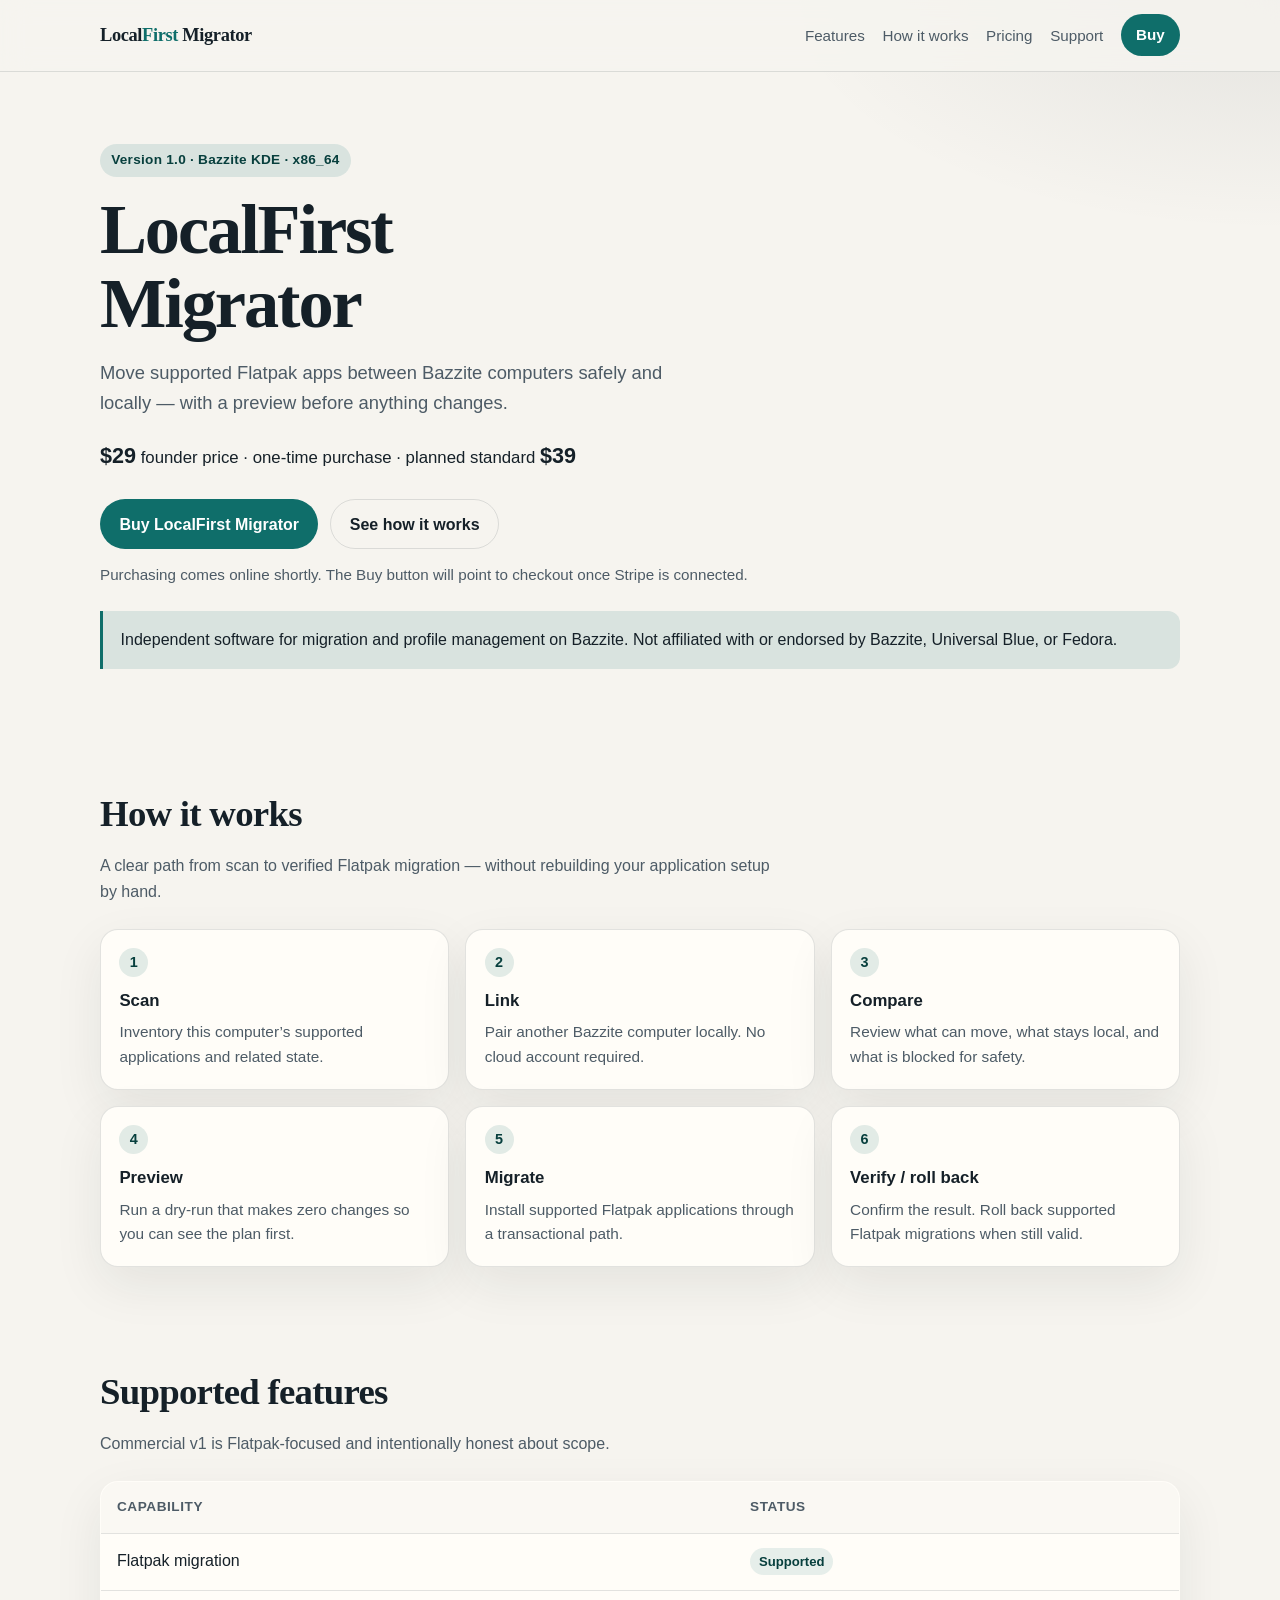
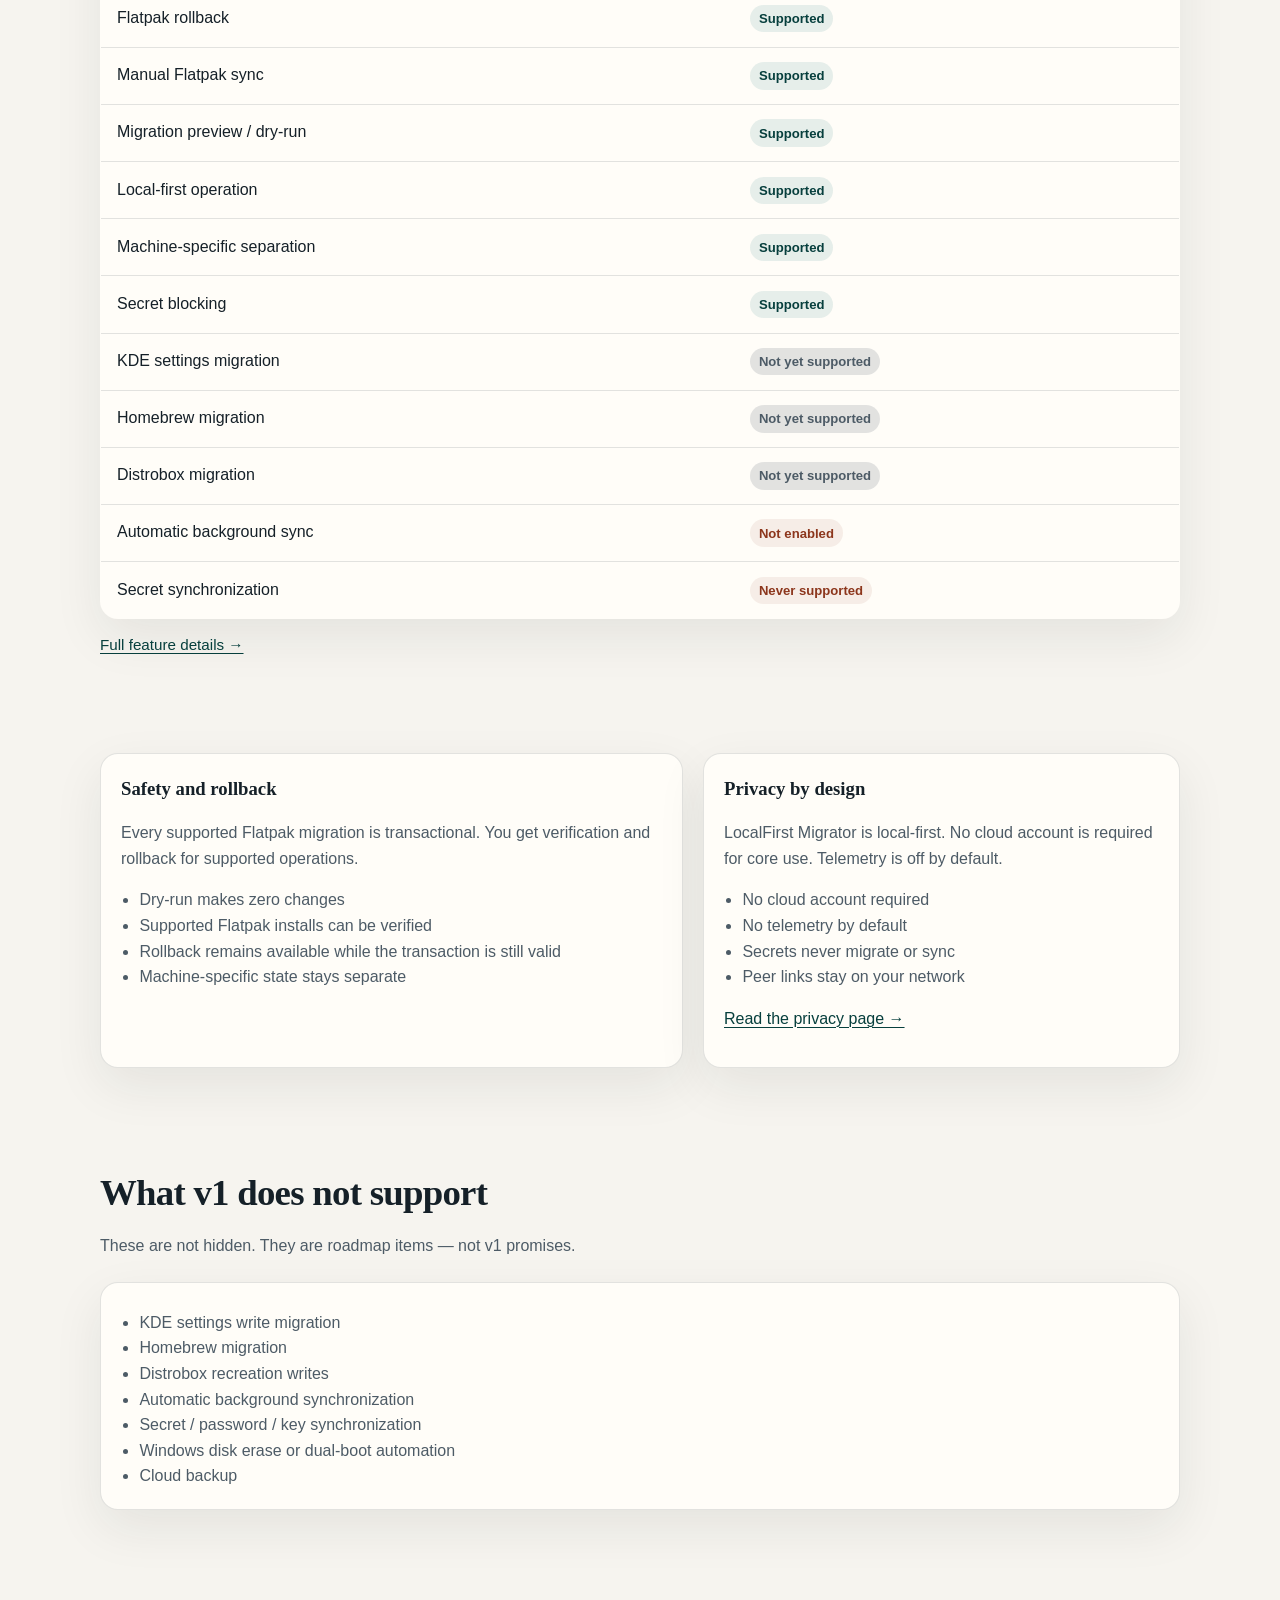
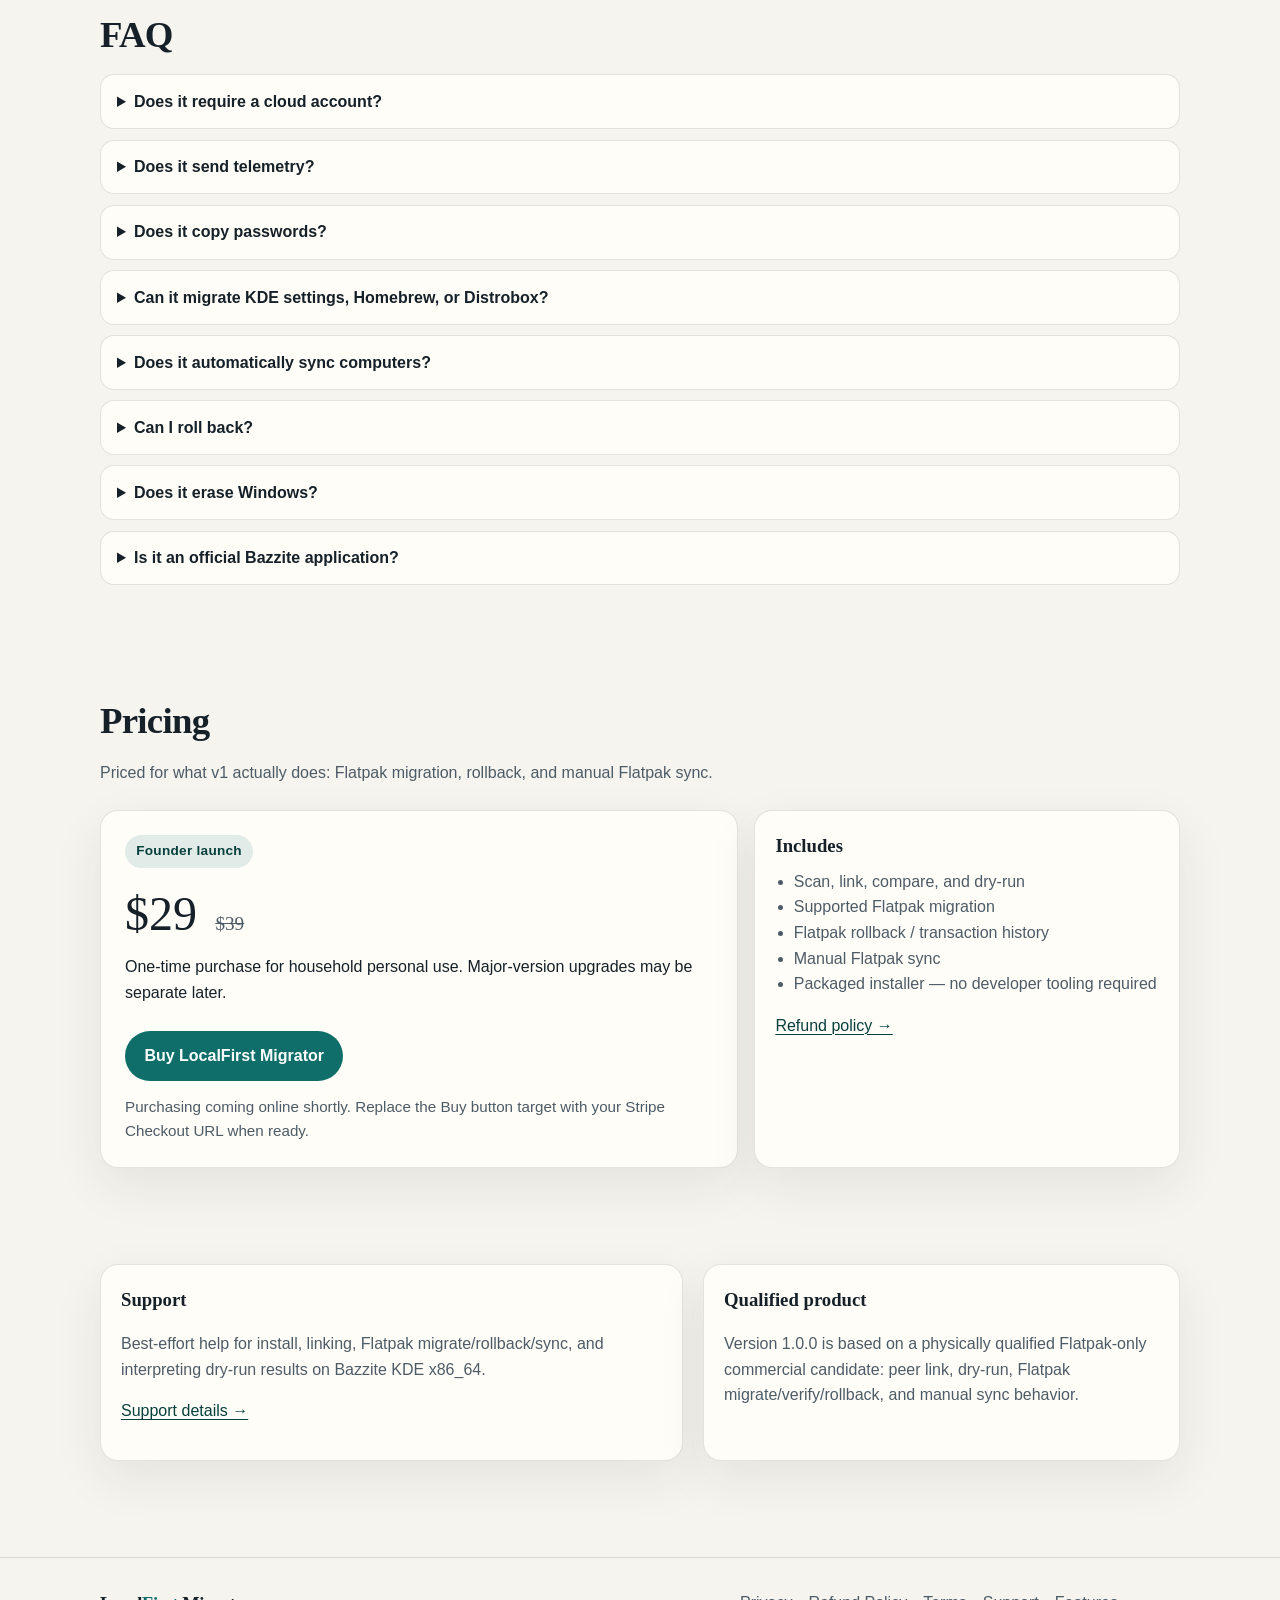
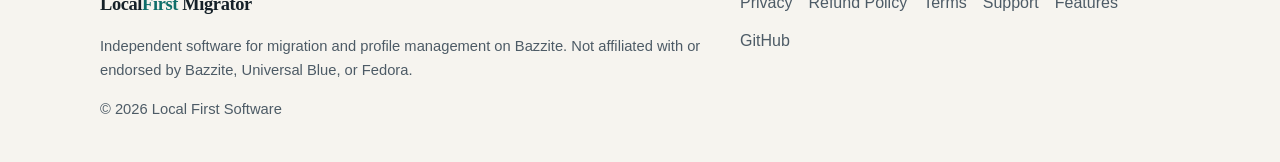
==== index.html @ 6b053642 "Add public LocalFirst Migrator marketing site for GitHub Pages Static customer pages for home, featu" ====
<!DOCTYPE html>
<html lang="en">
<head>
  <meta charset="utf-8">
  <meta name="viewport" content="width=device-width, initial-scale=1">
  <title>LocalFirst Migrator — Flatpak migration for Bazzite</title>
  <meta name="description" content="Move supported Flatpak apps between Bazzite computers safely and locally. Preview first, migrate with rollback, never sync secrets. Founder price $29.">
  <meta name="theme-color" content="#0f6e6a">
  <link rel="canonical" href="https://matt1085.github.io/localfirst-migrator/">
  <meta property="og:title" content="LocalFirst Migrator">
  <meta property="og:description" content="Move supported Flatpak apps between Bazzite computers safely and locally.">
  <meta property="og:type" content="website">
  <meta property="og:url" content="https://matt1085.github.io/localfirst-migrator/">
  <link rel="stylesheet" href="assets/styles.css">
</head>
<body>
  <a class="skip-link" href="#main">Skip to content</a>
  <header class="site-header">
    <div class="wrap nav">
      <a class="brand" href="./">Local<span>First</span> Migrator</a>
      <button class="nav-toggle" type="button" data-nav-toggle aria-expanded="false" aria-controls="site-nav">Menu</button>
      <ul class="nav-links" id="site-nav" data-nav-links>
        <li><a href="features/">Features</a></li>
        <li><a href="#how-it-works">How it works</a></li>
        <li><a href="#pricing">Pricing</a></li>
        <li><a href="support/">Support</a></li>
        <li><a class="nav-cta" href="#pricing">Buy</a></li>
      </ul>
    </div>
  </header>

  <main id="main">
    <section class="hero">
      <div class="wrap">
        <p class="hero-kicker">Version 1.0 · Bazzite KDE · x86_64</p>
        <h1>LocalFirst Migrator</h1>
        <p class="hero-lead">Move supported Flatpak apps between Bazzite computers safely and locally — with a preview before anything changes.</p>
        <p class="hero-price"><strong>$29</strong> founder price · one-time purchase · planned standard <strong>$39</strong></p>
        <div class="cta-row">
          <a class="button button-primary" href="#pricing" id="buy-button" data-checkout-url="">Buy LocalFirst Migrator</a>
          <a class="button button-secondary" href="#how-it-works">See how it works</a>
        </div>
        <p class="note">Purchasing comes online shortly. The Buy button will point to checkout once Stripe is connected.</p>
        <p class="disclaimer">Independent software for migration and profile management on Bazzite. Not affiliated with or endorsed by Bazzite, Universal Blue, or Fedora.</p>
      </div>
    </section>

    <section class="section" id="how-it-works">
      <div class="wrap">
        <h2 class="section-title">How it works</h2>
        <p class="section-lead">A clear path from scan to verified Flatpak migration — without rebuilding your application setup by hand.</p>
        <ol class="steps">
          <li>
            <h3>Scan</h3>
            <p>Inventory this computer’s supported applications and related state.</p>
          </li>
          <li>
            <h3>Link</h3>
            <p>Pair another Bazzite computer locally. No cloud account required.</p>
          </li>
          <li>
            <h3>Compare</h3>
            <p>Review what can move, what stays local, and what is blocked for safety.</p>
          </li>
          <li>
            <h3>Preview</h3>
            <p>Run a dry-run that makes zero changes so you can see the plan first.</p>
          </li>
          <li>
            <h3>Migrate</h3>
            <p>Install supported Flatpak applications through a transactional path.</p>
          </li>
          <li>
            <h3>Verify / roll back</h3>
            <p>Confirm the result. Roll back supported Flatpak migrations when still valid.</p>
          </li>
        </ol>
      </div>
    </section>

    <section class="section" id="features">
      <div class="wrap">
        <h2 class="section-title">Supported features</h2>
        <p class="section-lead">Commercial v1 is Flatpak-focused and intentionally honest about scope.</p>
        <table class="matrix">
          <thead>
            <tr>
              <th scope="col">Capability</th>
              <th scope="col">Status</th>
            </tr>
          </thead>
          <tbody>
            <tr>
              <td>Flatpak migration</td>
              <td><span class="badge badge-ok">Supported</span></td>
            </tr>
            <tr>
              <td>Flatpak rollback</td>
              <td><span class="badge badge-ok">Supported</span></td>
            </tr>
            <tr>
              <td>Manual Flatpak sync</td>
              <td><span class="badge badge-ok">Supported</span></td>
            </tr>
            <tr>
              <td>Migration preview / dry-run</td>
              <td><span class="badge badge-ok">Supported</span></td>
            </tr>
            <tr>
              <td>Local-first operation</td>
              <td><span class="badge badge-ok">Supported</span></td>
            </tr>
            <tr>
              <td>Machine-specific separation</td>
              <td><span class="badge badge-ok">Supported</span></td>
            </tr>
            <tr>
              <td>Secret blocking</td>
              <td><span class="badge badge-ok">Supported</span></td>
            </tr>
            <tr>
              <td>KDE settings migration</td>
              <td><span class="badge badge-later">Not yet supported</span></td>
            </tr>
            <tr>
              <td>Homebrew migration</td>
              <td><span class="badge badge-later">Not yet supported</span></td>
            </tr>
            <tr>
              <td>Distrobox migration</td>
              <td><span class="badge badge-later">Not yet supported</span></td>
            </tr>
            <tr>
              <td>Automatic background sync</td>
              <td><span class="badge badge-never">Not enabled</span></td>
            </tr>
            <tr>
              <td>Secret synchronization</td>
              <td><span class="badge badge-never">Never supported</span></td>
            </tr>
          </tbody>
        </table>
        <p class="note"><a href="features/">Full feature details →</a></p>
      </div>
    </section>

    <section class="section" id="safety">
      <div class="wrap split">
        <div class="panel">
          <h3>Safety and rollback</h3>
          <p>Every supported Flatpak migration is transactional. You get verification and rollback for supported operations.</p>
          <ul>
            <li>Dry-run makes zero changes</li>
            <li>Supported Flatpak installs can be verified</li>
            <li>Rollback remains available while the transaction is still valid</li>
            <li>Machine-specific state stays separate</li>
          </ul>
        </div>
        <div class="panel">
          <h3>Privacy by design</h3>
          <p>LocalFirst Migrator is local-first. No cloud account is required for core use. Telemetry is off by default.</p>
          <ul>
            <li>No cloud account required</li>
            <li>No telemetry by default</li>
            <li>Secrets never migrate or sync</li>
            <li>Peer links stay on your network</li>
          </ul>
          <p><a href="privacy/">Read the privacy page →</a></p>
        </div>
      </div>
    </section>

    <section class="section" id="not-supported">
      <div class="wrap">
        <h2 class="section-title">What v1 does not support</h2>
        <p class="section-lead">These are not hidden. They are roadmap items — not v1 promises.</p>
        <div class="panel">
          <ul>
            <li>KDE settings write migration</li>
            <li>Homebrew migration</li>
            <li>Distrobox recreation writes</li>
            <li>Automatic background synchronization</li>
            <li>Secret / password / key synchronization</li>
            <li>Windows disk erase or dual-boot automation</li>
            <li>Cloud backup</li>
          </ul>
        </div>
      </div>
    </section>

    <section class="section faq" id="faq">
      <div class="wrap">
        <h2 class="section-title">FAQ</h2>
        <details>
          <summary>Does it require a cloud account?</summary>
          <p>No.</p>
        </details>
        <details>
          <summary>Does it send telemetry?</summary>
          <p>Not by default.</p>
        </details>
        <details>
          <summary>Does it copy passwords?</summary>
          <p>No. Secrets are never migrated or synchronized.</p>
        </details>
        <details>
          <summary>Can it migrate KDE settings, Homebrew, or Distrobox?</summary>
          <p>Not yet. They may appear in planning as “not supported yet,” but writes are blocked in v1.</p>
        </details>
        <details>
          <summary>Does it automatically sync computers?</summary>
          <p>No. Manual Flatpak sync only. Background sync is not enabled.</p>
        </details>
        <details>
          <summary>Can I roll back?</summary>
          <p>Yes, for supported Flatpak migrations while the transaction remains valid.</p>
        </details>
        <details>
          <summary>Does it erase Windows?</summary>
          <p>No. It does not perform disk wipe or Windows conversion.</p>
        </details>
        <details>
          <summary>Is it an official Bazzite application?</summary>
          <p>No. Independent software. Not affiliated with or endorsed by Bazzite, Universal Blue, or Fedora.</p>
        </details>
      </div>
    </section>

    <section class="section" id="pricing">
      <div class="wrap">
        <h2 class="section-title">Pricing</h2>
        <p class="section-lead">Priced for what v1 actually does: Flatpak migration, rollback, and manual Flatpak sync.</p>
        <div class="pricing-box">
          <div class="price-card">
            <p class="hero-kicker">Founder launch</p>
            <p class="amount">$29 <span class="strike">$39</span></p>
            <p>One-time purchase for household personal use. Major-version upgrades may be separate later.</p>
            <div class="cta-row">
              <a class="button button-primary" href="#pricing" data-checkout-url="">Buy LocalFirst Migrator</a>
            </div>
            <p class="note">Purchasing coming online shortly. Replace the Buy button target with your Stripe Checkout URL when ready.</p>
          </div>
          <div class="panel">
            <h3>Includes</h3>
            <ul>
              <li>Scan, link, compare, and dry-run</li>
              <li>Supported Flatpak migration</li>
              <li>Flatpak rollback / transaction history</li>
              <li>Manual Flatpak sync</li>
              <li>Packaged installer — no developer tooling required</li>
            </ul>
            <p><a href="refunds/">Refund policy →</a></p>
          </div>
        </div>
      </div>
    </section>

    <section class="section" id="support">
      <div class="wrap split">
        <div class="panel">
          <h3>Support</h3>
          <p>Best-effort help for install, linking, Flatpak migrate/rollback/sync, and interpreting dry-run results on Bazzite KDE x86_64.</p>
          <p><a href="support/">Support details →</a></p>
        </div>
        <div class="panel">
          <h3>Qualified product</h3>
          <p>Version 1.0.0 is based on a physically qualified Flatpak-only commercial candidate: peer link, dry-run, Flatpak migrate/verify/rollback, and manual sync behavior.</p>
        </div>
      </div>
    </section>
  </main>

  <footer class="site-footer">
    <div class="wrap footer-grid">
      <div>
        <a class="brand" href="./">Local<span>First</span> Migrator</a>
        <p class="fineprint">Independent software for migration and profile management on Bazzite. Not affiliated with or endorsed by Bazzite, Universal Blue, or Fedora.</p>
        <p class="fineprint">© <span id="year">2026</span> Local First Software</p>
      </div>
      <div>
        <ul class="footer-links">
          <li><a href="privacy/">Privacy</a></li>
          <li><a href="refunds/">Refund Policy</a></li>
          <li><a href="terms/">Terms</a></li>
          <li><a href="support/">Support</a></li>
          <li><a href="features/">Features</a></li>
          <li><a href="https://github.com/matt1085/localfirst-migrator">GitHub</a></li>
        </ul>
      </div>
    </div>
  </footer>

  <script src="assets/site.js" defer></script>
  <script>
    document.getElementById("year").textContent = String(new Date().getFullYear());
    // When Stripe Checkout is ready, set data-checkout-url on Buy buttons or replace this URL.
    (function () {
      var url = ""; // e.g. "https://buy.stripe.com/..."
      if (!url) return;
      document.querySelectorAll("[data-checkout-url]").forEach(function (el) {
        el.setAttribute("href", url);
      });
    })();
  </script>
</body>
</html>
---- assets/styles.css ----
:root {
  --bg: #f6f4ef;
  --bg-elevated: #fffdf8;
  --ink: #152028;
  --muted: #4d5b66;
  --line: rgba(21, 32, 40, 0.12);
  --accent: #0f6e6a;
  --accent-ink: #073f3d;
  --accent-soft: rgba(15, 110, 106, 0.12);
  --danger-soft: rgba(140, 54, 28, 0.08);
  --ok-soft: rgba(15, 110, 106, 0.1);
  --shadow: 0 18px 50px rgba(21, 32, 40, 0.08);
  --radius: 18px;
  --max: 1080px;
  --font-display: "Iowan Old Style", "Palatino Linotype", Palatino, "Book Antiqua", Georgia, serif;
  --font-body: "Segoe UI", "Helvetica Neue", Helvetica, Arial, sans-serif;
}

@media (prefers-color-scheme: dark) {
  :root {
    --bg: #10161c;
    --bg-elevated: #172028;
    --ink: #eef3f6;
    --muted: #a7b4be;
    --line: rgba(238, 243, 246, 0.12);
    --accent: #4db8b1;
    --accent-ink: #d7f5f2;
    --accent-soft: rgba(77, 184, 177, 0.14);
    --danger-soft: rgba(232, 145, 112, 0.12);
    --ok-soft: rgba(77, 184, 177, 0.12);
    --shadow: 0 18px 50px rgba(0, 0, 0, 0.35);
  }
}

*,
*::before,
*::after {
  box-sizing: border-box;
}

html {
  scroll-behavior: smooth;
}

body {
  margin: 0;
  color: var(--ink);
  background:
    radial-gradient(1200px 500px at 10% -10%, rgba(15, 110, 106, 0.16), transparent 60%),
    radial-gradient(900px 420px at 100% 0%, rgba(21, 32, 40, 0.08), transparent 55%),
    linear-gradient(180deg, var(--bg), var(--bg));
  font-family: var(--font-body);
  line-height: 1.6;
  min-height: 100vh;
}

img {
  max-width: 100%;
  display: block;
}

a {
  color: var(--accent-ink);
  text-decoration-thickness: 1px;
  text-underline-offset: 0.18em;
}

a:hover {
  text-decoration-thickness: 2px;
}

.skip-link {
  position: absolute;
  left: -999px;
  top: 0;
  background: var(--bg-elevated);
  color: var(--ink);
  padding: 0.75rem 1rem;
  z-index: 1000;
}

.skip-link:focus {
  left: 1rem;
  top: 1rem;
}

.wrap {
  width: min(var(--max), calc(100% - 2rem));
  margin-inline: auto;
}

.site-header {
  position: sticky;
  top: 0;
  z-index: 50;
  backdrop-filter: blur(14px);
  background: color-mix(in srgb, var(--bg) 82%, transparent);
  border-bottom: 1px solid var(--line);
}

.nav {
  display: flex;
  align-items: center;
  justify-content: space-between;
  gap: 1rem;
  padding: 0.9rem 0;
}

.brand {
  font-family: var(--font-display);
  font-size: 1.15rem;
  font-weight: 700;
  letter-spacing: -0.02em;
  color: var(--ink);
  text-decoration: none;
}

.brand span {
  color: var(--accent);
}

.nav-links {
  display: flex;
  flex-wrap: wrap;
  gap: 0.85rem 1.1rem;
  align-items: center;
  list-style: none;
  margin: 0;
  padding: 0;
}

.nav-links a {
  color: var(--muted);
  text-decoration: none;
  font-size: 0.95rem;
}

.nav-links a:hover,
.nav-links a[aria-current="page"] {
  color: var(--ink);
}

.nav-cta {
  display: inline-flex;
  align-items: center;
  justify-content: center;
  padding: 0.55rem 0.95rem;
  border-radius: 999px;
  background: var(--accent);
  color: #fff !important;
  text-decoration: none !important;
  font-weight: 600;
}

@media (prefers-color-scheme: dark) {
  .nav-cta {
    color: #062826 !important;
  }
}

.nav-toggle {
  display: none;
  border: 1px solid var(--line);
  background: var(--bg-elevated);
  color: var(--ink);
  border-radius: 10px;
  padding: 0.45rem 0.7rem;
  font: inherit;
}

@media (max-width: 820px) {
  .nav-toggle {
    display: inline-flex;
  }

  .nav-links {
    display: none;
    width: 100%;
    padding: 0.5rem 0 0.75rem;
  }

  .nav-links.is-open {
    display: flex;
    flex-direction: column;
    align-items: flex-start;
  }

  .nav {
    flex-wrap: wrap;
  }
}

.hero {
  padding: 4.5rem 0 3.25rem;
}

.hero-kicker {
  display: inline-block;
  margin: 0 0 1rem;
  padding: 0.35rem 0.7rem;
  border-radius: 999px;
  background: var(--accent-soft);
  color: var(--accent-ink);
  font-size: 0.85rem;
  font-weight: 600;
  letter-spacing: 0.02em;
}

.hero h1 {
  margin: 0;
  font-family: var(--font-display);
  font-size: clamp(2.4rem, 6vw, 4.4rem);
  line-height: 1.05;
  letter-spacing: -0.03em;
  max-width: 12ch;
}

.hero-lead {
  margin: 1.1rem 0 0;
  max-width: 38rem;
  font-size: 1.15rem;
  color: var(--muted);
}

.hero-price {
  margin: 1.4rem 0 0;
  font-size: 1.05rem;
}

.hero-price strong {
  font-size: 1.35rem;
}

.cta-row {
  display: flex;
  flex-wrap: wrap;
  gap: 0.75rem;
  margin-top: 1.6rem;
}

.button {
  display: inline-flex;
  align-items: center;
  justify-content: center;
  gap: 0.4rem;
  min-height: 2.75rem;
  padding: 0.7rem 1.15rem;
  border-radius: 999px;
  border: 1px solid transparent;
  font: inherit;
  font-weight: 650;
  text-decoration: none;
  cursor: pointer;
}

.button-primary {
  background: var(--accent);
  color: #fff;
}

@media (prefers-color-scheme: dark) {
  .button-primary {
    color: #062826;
  }
}

.button-secondary {
  background: transparent;
  border-color: var(--line);
  color: var(--ink);
}

.button:focus-visible,
.nav-cta:focus-visible,
.nav-toggle:focus-visible {
  outline: 3px solid var(--accent);
  outline-offset: 2px;
}

.note {
  margin: 0.85rem 0 0;
  color: var(--muted);
  font-size: 0.95rem;
}

.section {
  padding: 3rem 0;
}

.section-title {
  margin: 0 0 0.6rem;
  font-family: var(--font-display);
  font-size: clamp(1.7rem, 3vw, 2.3rem);
  letter-spacing: -0.02em;
}

.section-lead {
  margin: 0 0 1.5rem;
  color: var(--muted);
  max-width: 42rem;
}

.steps {
  display: grid;
  grid-template-columns: repeat(3, minmax(0, 1fr));
  gap: 1rem;
  list-style: none;
  margin: 0;
  padding: 0;
  counter-reset: step;
}

@media (max-width: 860px) {
  .steps {
    grid-template-columns: 1fr;
  }
}

.steps li {
  counter-increment: step;
  background: var(--bg-elevated);
  border: 1px solid var(--line);
  border-radius: var(--radius);
  padding: 1.15rem 1.15rem 1.2rem;
  box-shadow: var(--shadow);
}

.steps li::before {
  content: counter(step);
  display: inline-flex;
  align-items: center;
  justify-content: center;
  width: 1.8rem;
  height: 1.8rem;
  margin-bottom: 0.7rem;
  border-radius: 999px;
  background: var(--accent-soft);
  color: var(--accent-ink);
  font-weight: 700;
  font-size: 0.9rem;
}

.steps h3 {
  margin: 0 0 0.35rem;
  font-size: 1.05rem;
}

.steps p {
  margin: 0;
  color: var(--muted);
  font-size: 0.96rem;
}

.matrix {
  width: 100%;
  border-collapse: collapse;
  background: var(--bg-elevated);
  border: 1px solid var(--line);
  border-radius: var(--radius);
  overflow: hidden;
  box-shadow: var(--shadow);
}

.matrix th,
.matrix td {
  text-align: left;
  padding: 0.9rem 1rem;
  border-bottom: 1px solid var(--line);
  vertical-align: top;
}

.matrix th {
  font-size: 0.85rem;
  text-transform: uppercase;
  letter-spacing: 0.04em;
  color: var(--muted);
  background: color-mix(in srgb, var(--bg) 55%, var(--bg-elevated));
}

.matrix tr:last-child td {
  border-bottom: 0;
}

.badge {
  display: inline-block;
  padding: 0.2rem 0.55rem;
  border-radius: 999px;
  font-size: 0.82rem;
  font-weight: 700;
}

.badge-ok {
  background: var(--ok-soft);
  color: var(--accent-ink);
}

.badge-later {
  background: color-mix(in srgb, var(--muted) 16%, transparent);
  color: var(--muted);
}

.badge-never {
  background: var(--danger-soft);
  color: #8c361c;
}

@media (prefers-color-scheme: dark) {
  .badge-never {
    color: #f0b39a;
  }
}

.split {
  display: grid;
  grid-template-columns: 1.1fr 0.9fr;
  gap: 1.25rem;
}

@media (max-width: 860px) {
  .split {
    grid-template-columns: 1fr;
  }
}

.panel {
  background: var(--bg-elevated);
  border: 1px solid var(--line);
  border-radius: var(--radius);
  padding: 1.25rem;
  box-shadow: var(--shadow);
}

.panel h3 {
  margin: 0 0 0.5rem;
  font-family: var(--font-display);
}

.panel p,
.panel li {
  color: var(--muted);
}

.panel ul {
  margin: 0.4rem 0 0;
  padding-left: 1.15rem;
}

.faq details {
  background: var(--bg-elevated);
  border: 1px solid var(--line);
  border-radius: 14px;
  padding: 0.85rem 1rem;
  margin: 0 0 0.65rem;
}

.faq summary {
  cursor: pointer;
  font-weight: 650;
}

.faq details p {
  margin: 0.65rem 0 0.15rem;
  color: var(--muted);
}

.pricing-box {
  display: grid;
  grid-template-columns: 1.2fr 0.8fr;
  gap: 1rem;
  align-items: stretch;
}

@media (max-width: 860px) {
  .pricing-box {
    grid-template-columns: 1fr;
  }
}

.price-card {
  background: var(--bg-elevated);
  border: 1px solid var(--line);
  border-radius: var(--radius);
  padding: 1.5rem;
  box-shadow: var(--shadow);
}

.price-card .amount {
  font-family: var(--font-display);
  font-size: 3rem;
  line-height: 1;
  margin: 0.4rem 0;
}

.price-card .strike {
  color: var(--muted);
  text-decoration: line-through;
  margin-left: 0.4rem;
  font-size: 1.2rem;
}

.disclaimer {
  margin-top: 1.5rem;
  padding: 1rem 1.1rem;
  border-left: 3px solid var(--accent);
  background: var(--accent-soft);
  color: var(--ink);
  border-radius: 0 12px 12px 0;
}

.page-hero {
  padding: 3rem 0 1.5rem;
}

.page-hero h1 {
  margin: 0;
  font-family: var(--font-display);
  font-size: clamp(2rem, 4vw, 3rem);
  letter-spacing: -0.02em;
}

.prose {
  max-width: 46rem;
}

.prose h2 {
  margin-top: 2rem;
  font-family: var(--font-display);
}

.prose p,
.prose li {
  color: var(--muted);
}

.prose strong {
  color: var(--ink);
}

.site-footer {
  margin-top: 3rem;
  padding: 2rem 0 2.5rem;
  border-top: 1px solid var(--line);
}

.footer-grid {
  display: grid;
  grid-template-columns: 1.4fr 1fr;
  gap: 1.5rem;
}

@media (max-width: 760px) {
  .footer-grid {
    grid-template-columns: 1fr;
  }
}

.footer-links {
  display: flex;
  flex-wrap: wrap;
  gap: 0.75rem 1rem;
  list-style: none;
  margin: 0;
  padding: 0;
}

.footer-links a {
  color: var(--muted);
  text-decoration: none;
}

.footer-links a:hover {
  color: var(--ink);
}

.fineprint {
  margin: 1rem 0 0;
  color: var(--muted);
  font-size: 0.92rem;
}
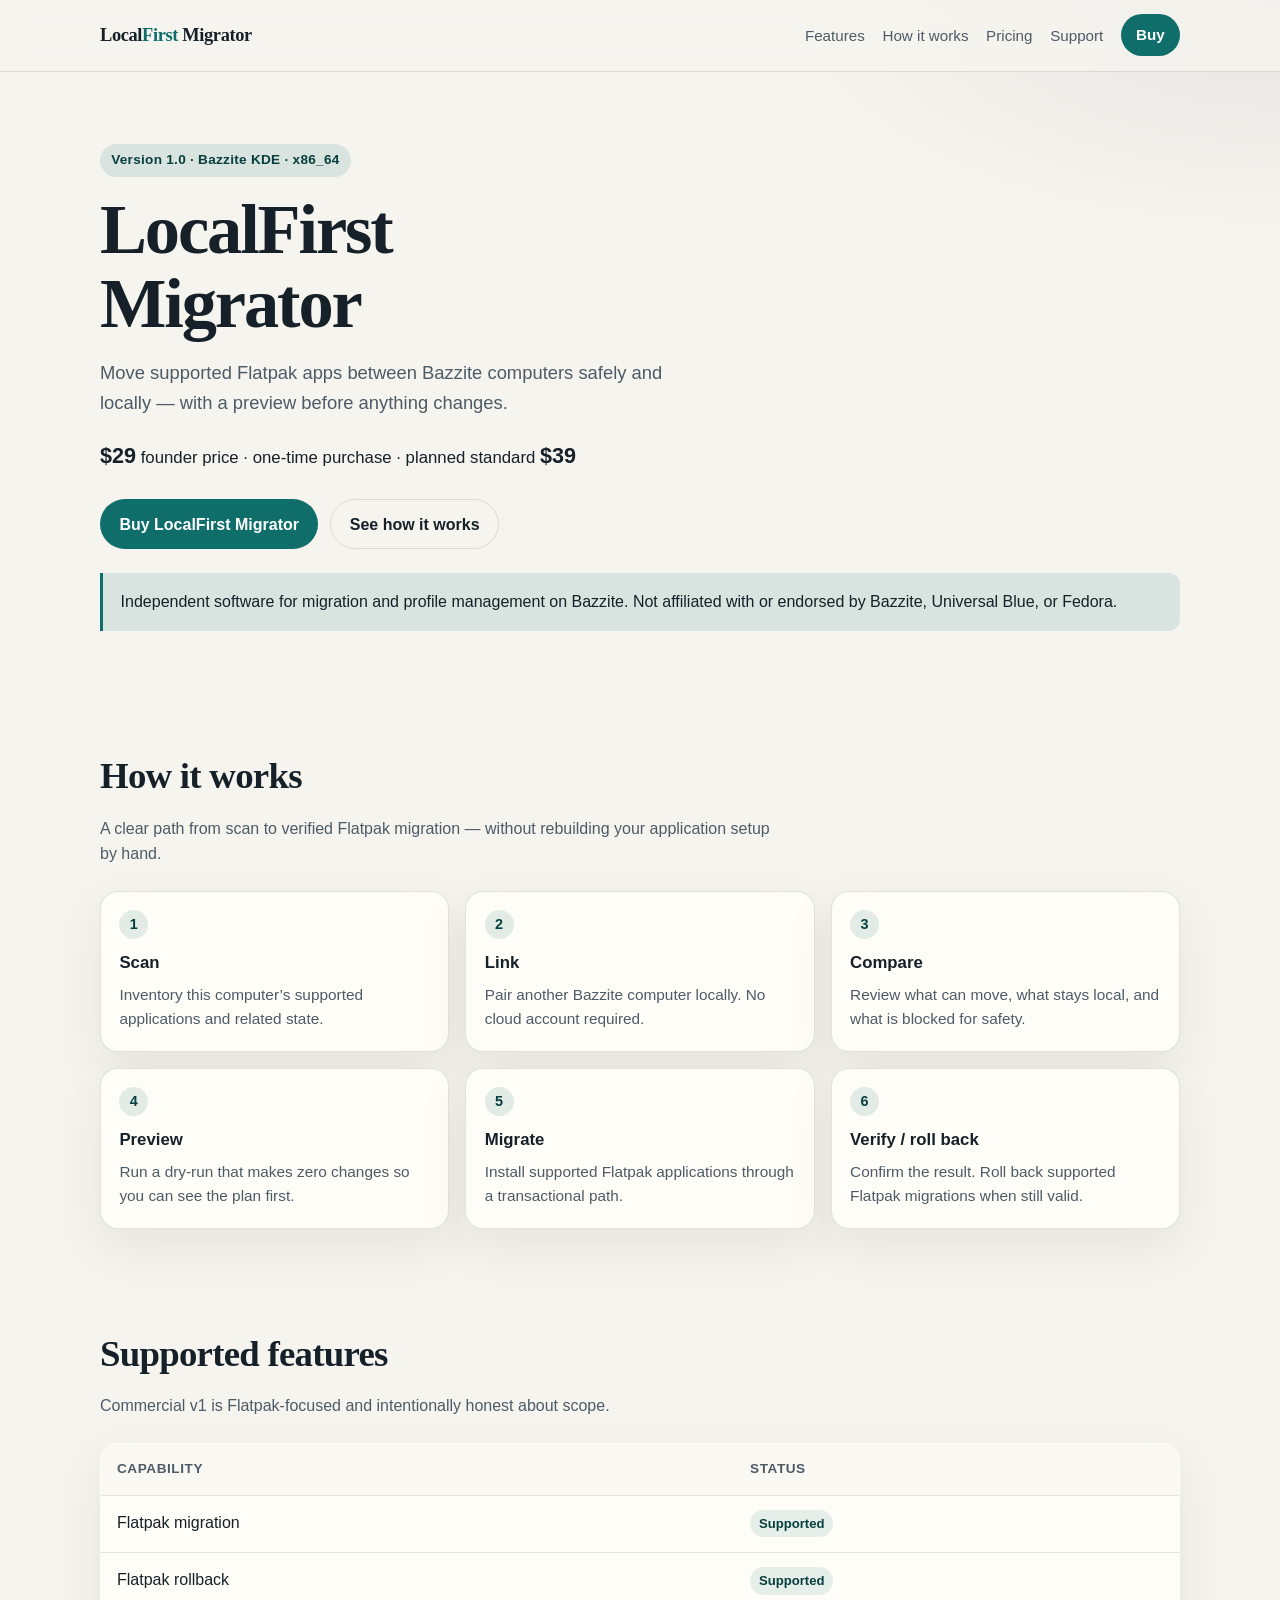
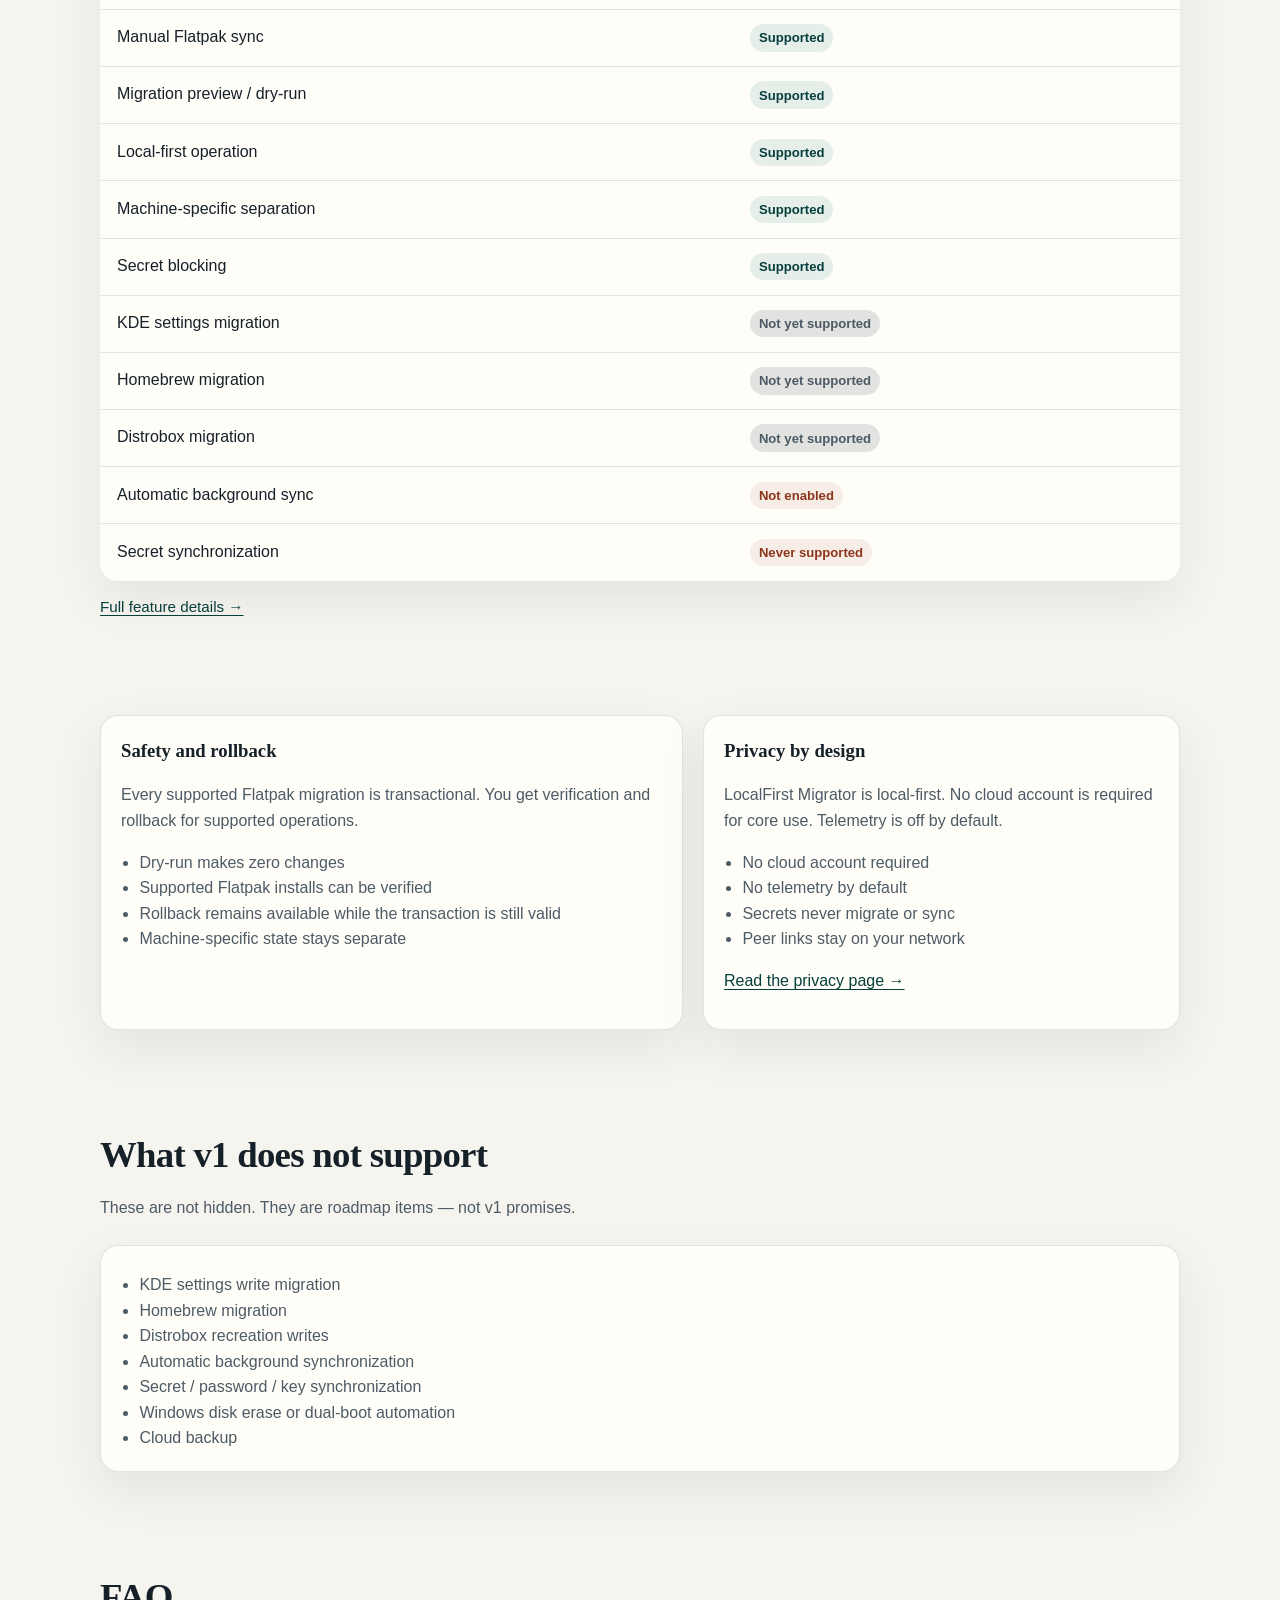
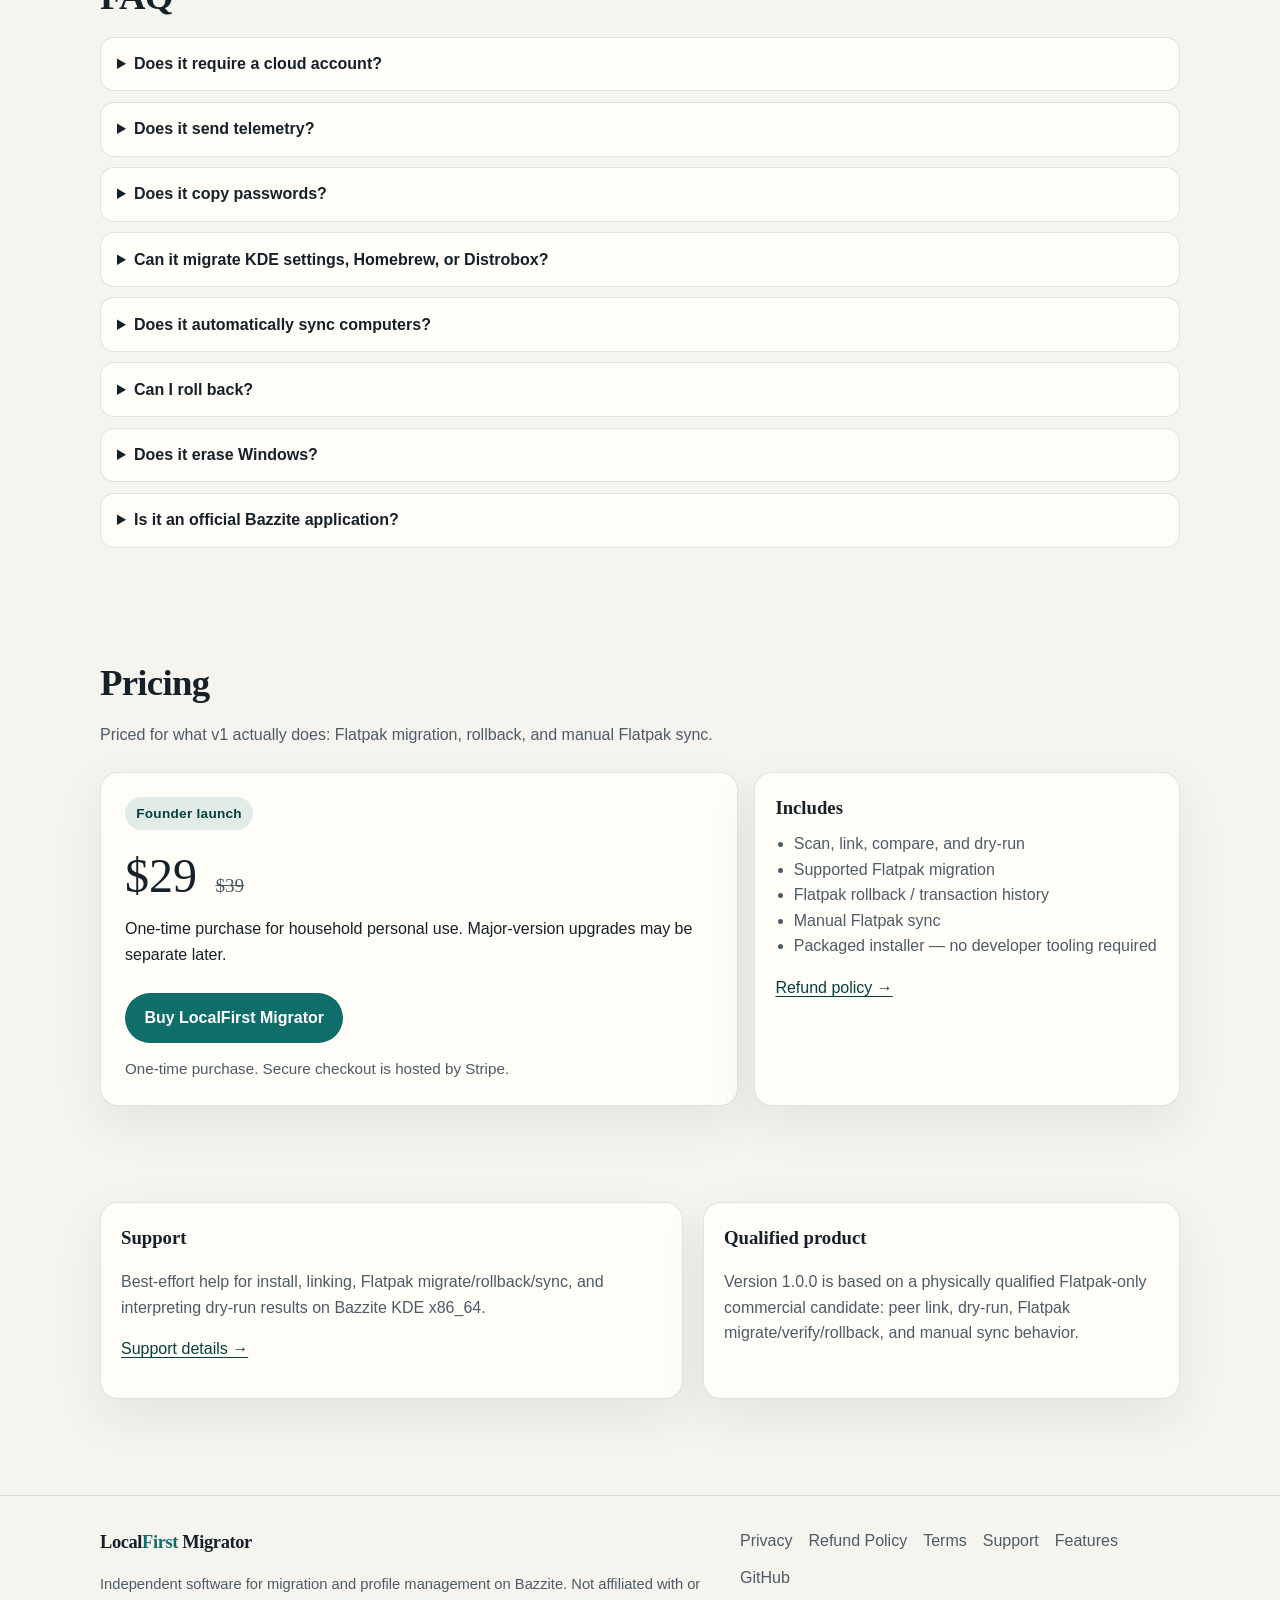
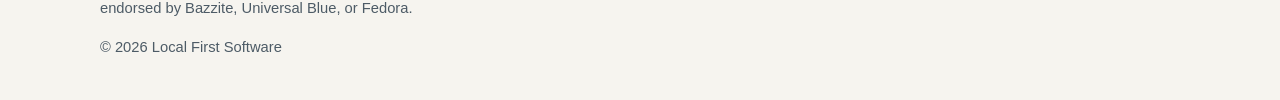
==== commit cc2b521a: "Connect Buy CTAs to live Stripe Payment Link Point every customer Buy button at the hosted checkout " ====
--- a/index.html
+++ b/index.html
@@ -24,7 +24,7 @@
         <li><a href="#how-it-works">How it works</a></li>
         <li><a href="#pricing">Pricing</a></li>
         <li><a href="support/">Support</a></li>
-        <li><a class="nav-cta" href="#pricing">Buy</a></li>
+        <li><a class="nav-cta" href="https://buy.stripe.com/28EcN56pR6eVe8f2F58AE00">Buy</a></li>
       </ul>
     </div>
   </header>
@@ -37,10 +37,9 @@
         <p class="hero-lead">Move supported Flatpak apps between Bazzite computers safely and locally — with a preview before anything changes.</p>
         <p class="hero-price"><strong>$29</strong> founder price · one-time purchase · planned standard <strong>$39</strong></p>
         <div class="cta-row">
-          <a class="button button-primary" href="#pricing" id="buy-button" data-checkout-url="">Buy LocalFirst Migrator</a>
+          <a class="button button-primary" href="https://buy.stripe.com/28EcN56pR6eVe8f2F58AE00" id="buy-button">Buy LocalFirst Migrator</a>
           <a class="button button-secondary" href="#how-it-works">See how it works</a>
         </div>
-        <p class="note">Purchasing comes online shortly. The Buy button will point to checkout once Stripe is connected.</p>
         <p class="disclaimer">Independent software for migration and profile management on Bazzite. Not affiliated with or endorsed by Bazzite, Universal Blue, or Fedora.</p>
       </div>
     </section>
@@ -236,9 +235,9 @@
             <p class="amount">$29 <span class="strike">$39</span></p>
             <p>One-time purchase for household personal use. Major-version upgrades may be separate later.</p>
             <div class="cta-row">
-              <a class="button button-primary" href="#pricing" data-checkout-url="">Buy LocalFirst Migrator</a>
+              <a class="button button-primary" href="https://buy.stripe.com/28EcN56pR6eVe8f2F58AE00">Buy LocalFirst Migrator</a>
             </div>
-            <p class="note">Purchasing coming online shortly. Replace the Buy button target with your Stripe Checkout URL when ready.</p>
+            <p class="note">One-time purchase. Secure checkout is hosted by Stripe.</p>
           </div>
           <div class="panel">
             <h3>Includes</h3>
@@ -293,14 +292,6 @@
   <script src="assets/site.js" defer></script>
   <script>
     document.getElementById("year").textContent = String(new Date().getFullYear());
-    // When Stripe Checkout is ready, set data-checkout-url on Buy buttons or replace this URL.
-    (function () {
-      var url = ""; // e.g. "https://buy.stripe.com/..."
-      if (!url) return;
-      document.querySelectorAll("[data-checkout-url]").forEach(function (el) {
-        el.setAttribute("href", url);
-      });
-    })();
   </script>
 </body>
 </html>
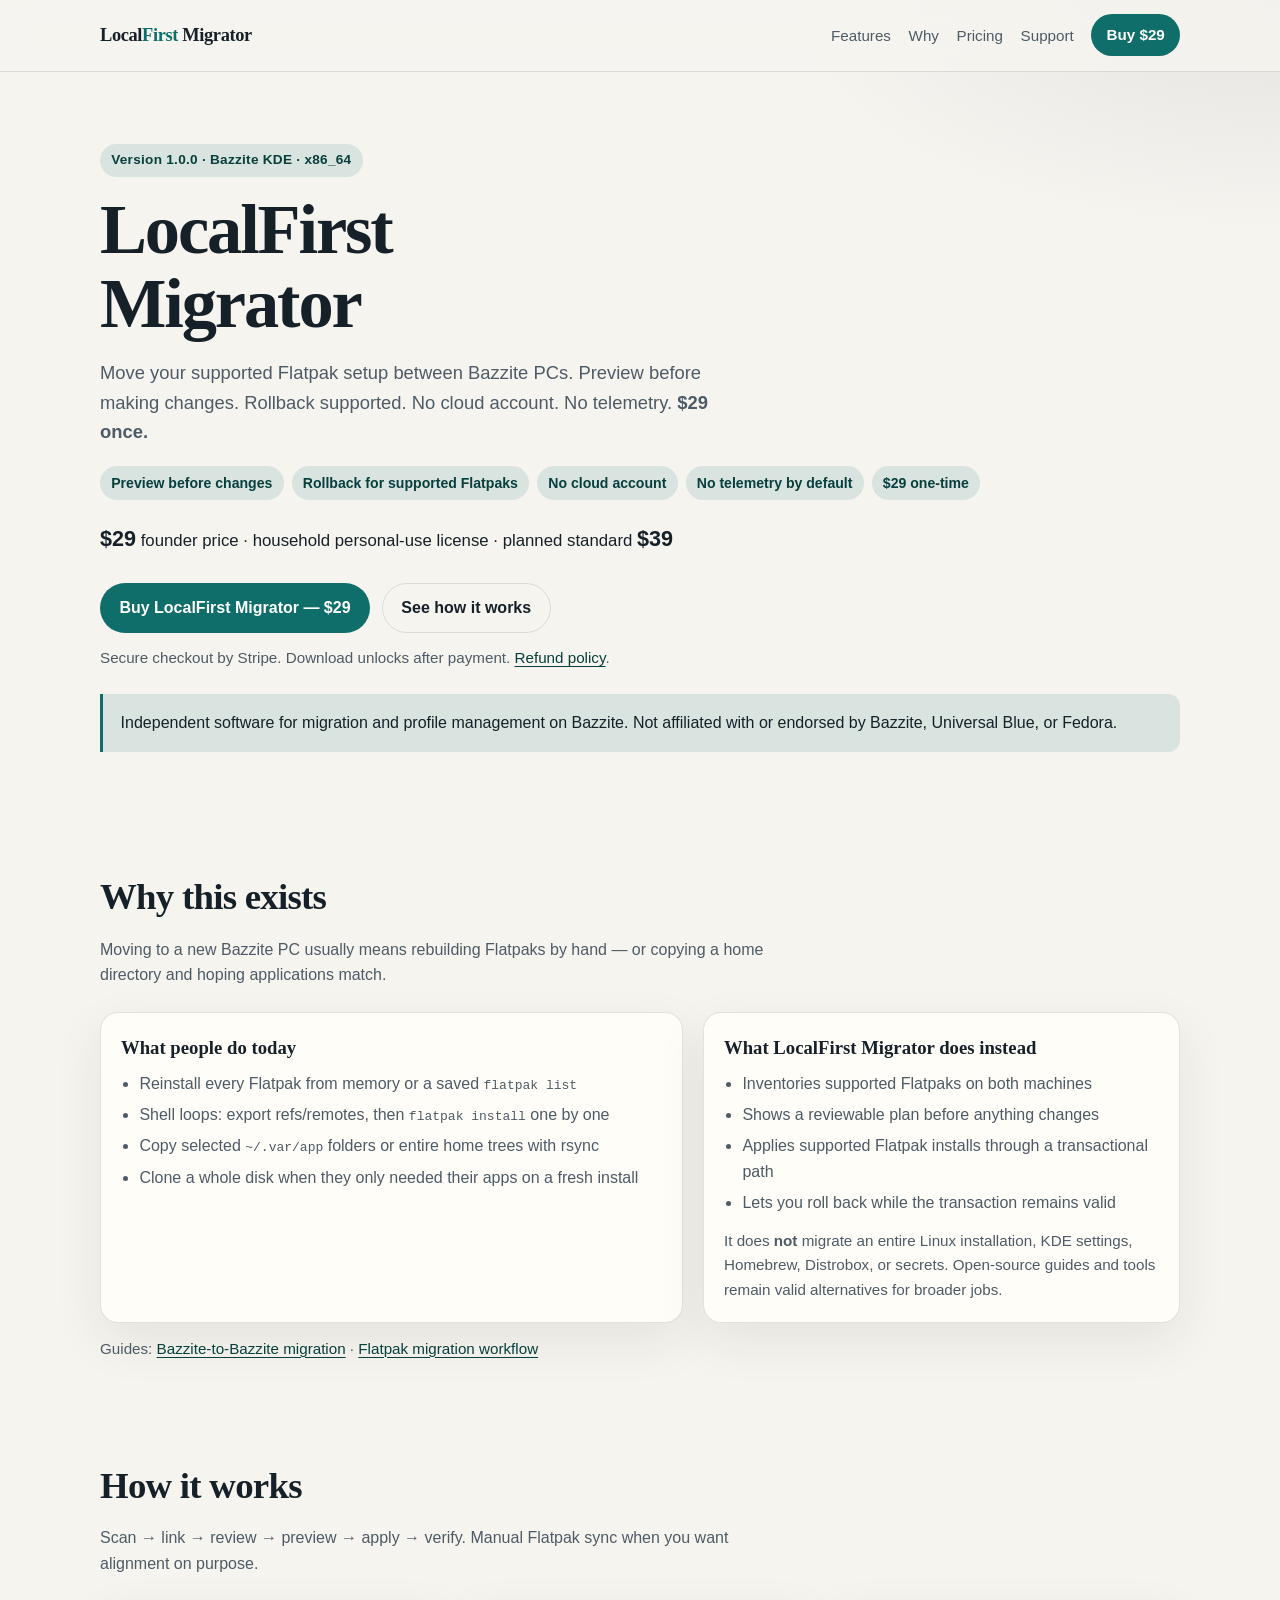
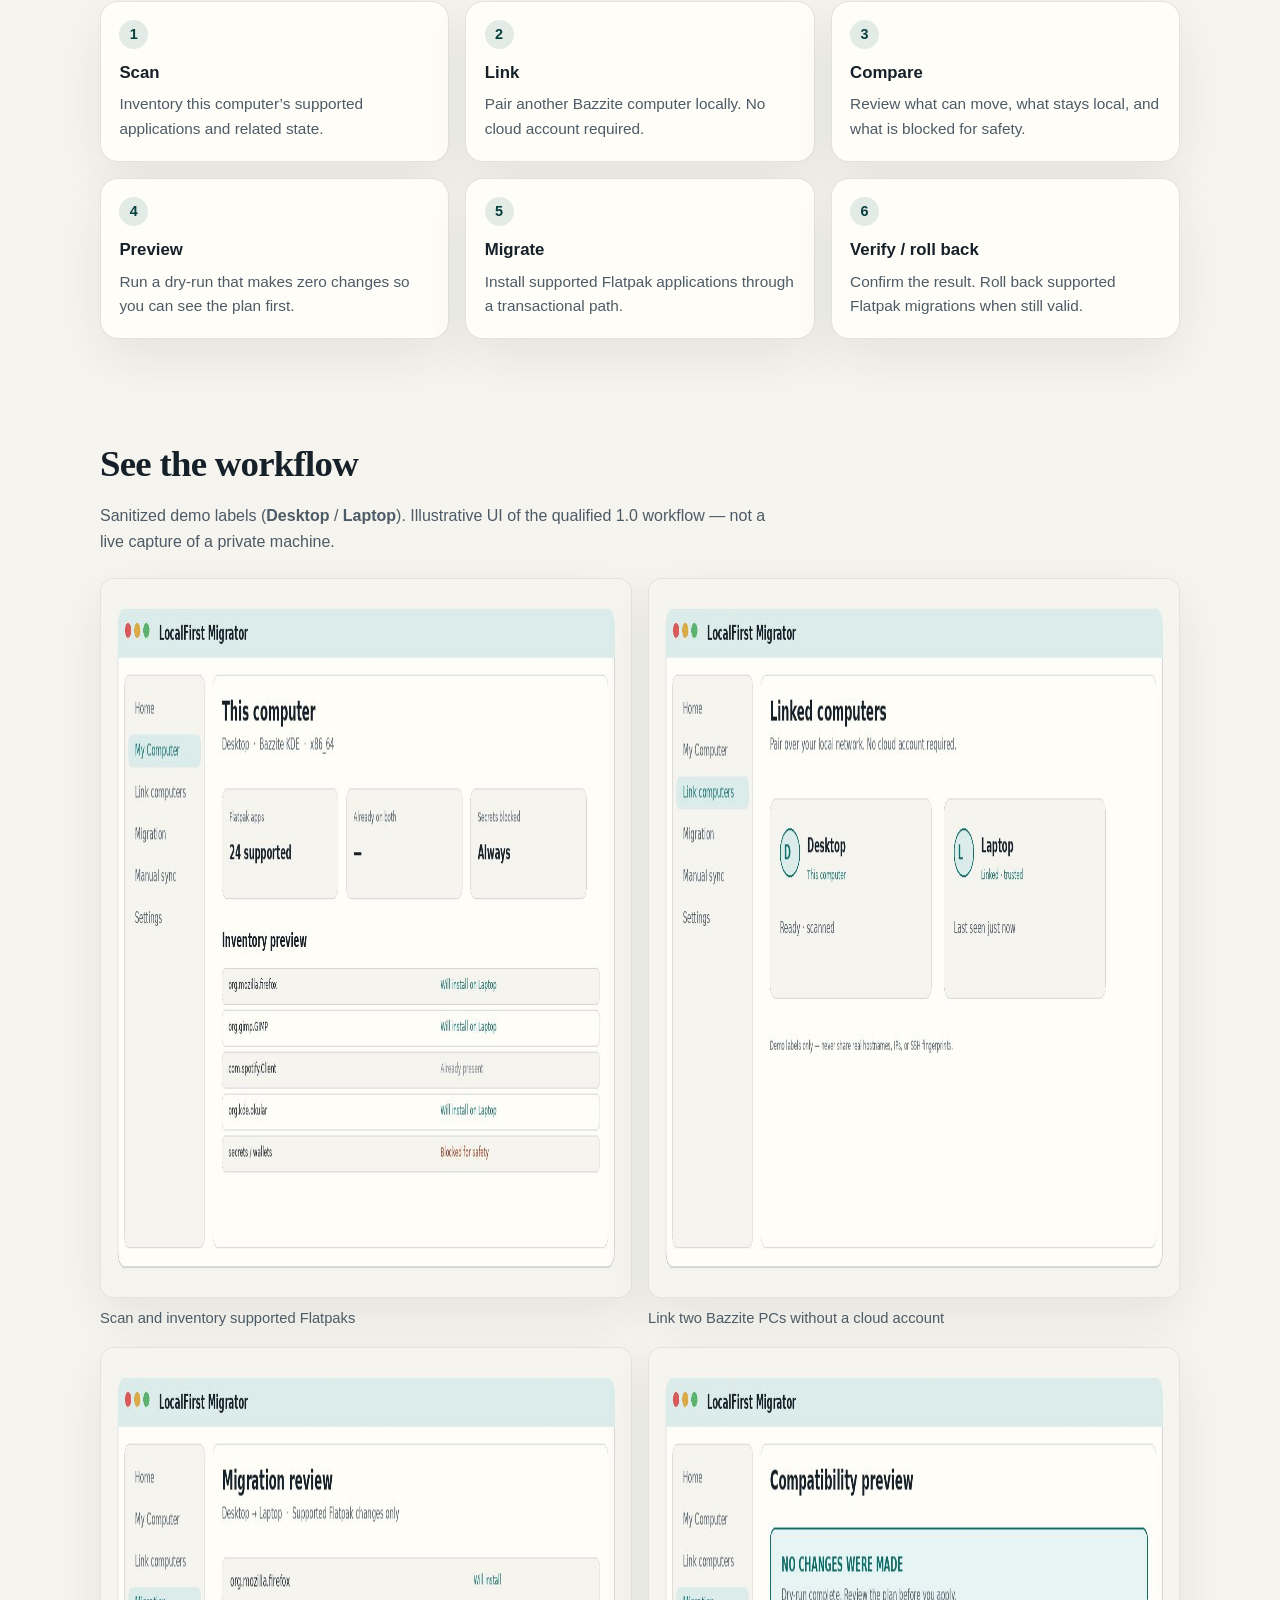
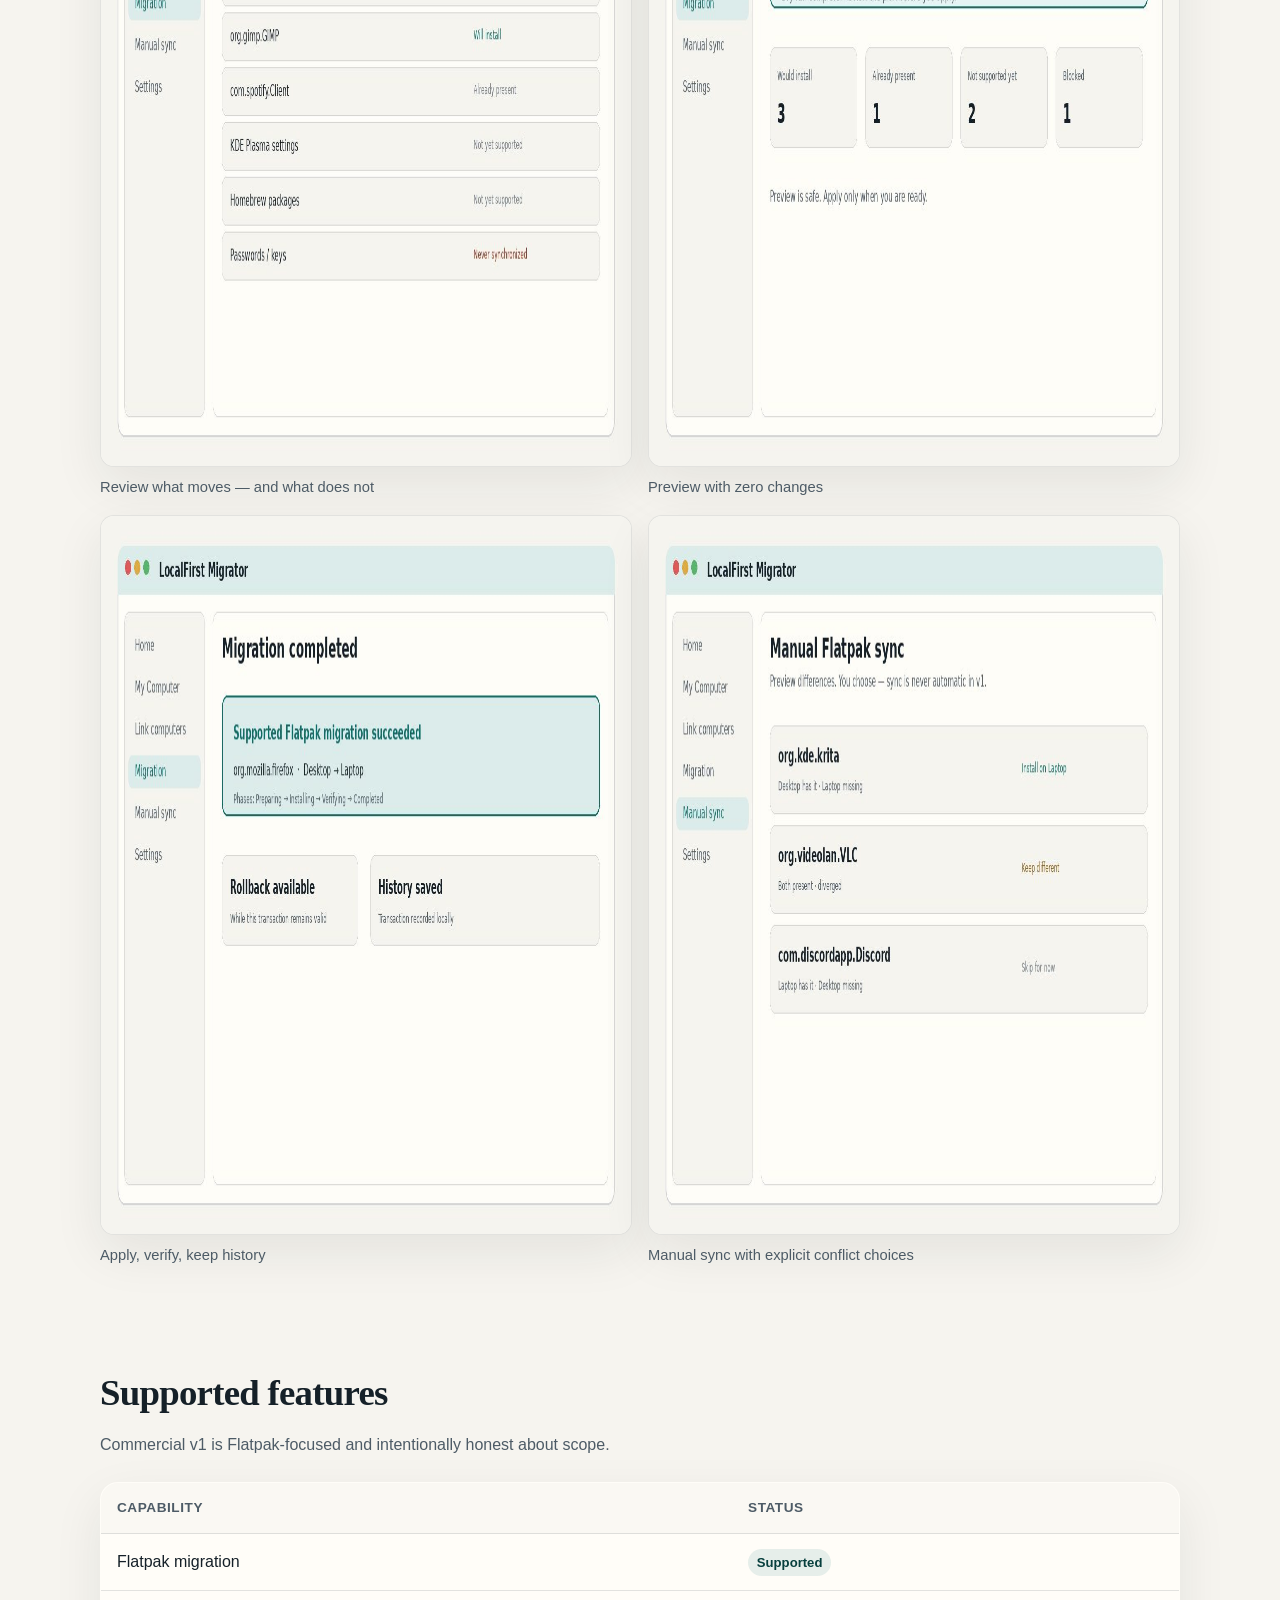
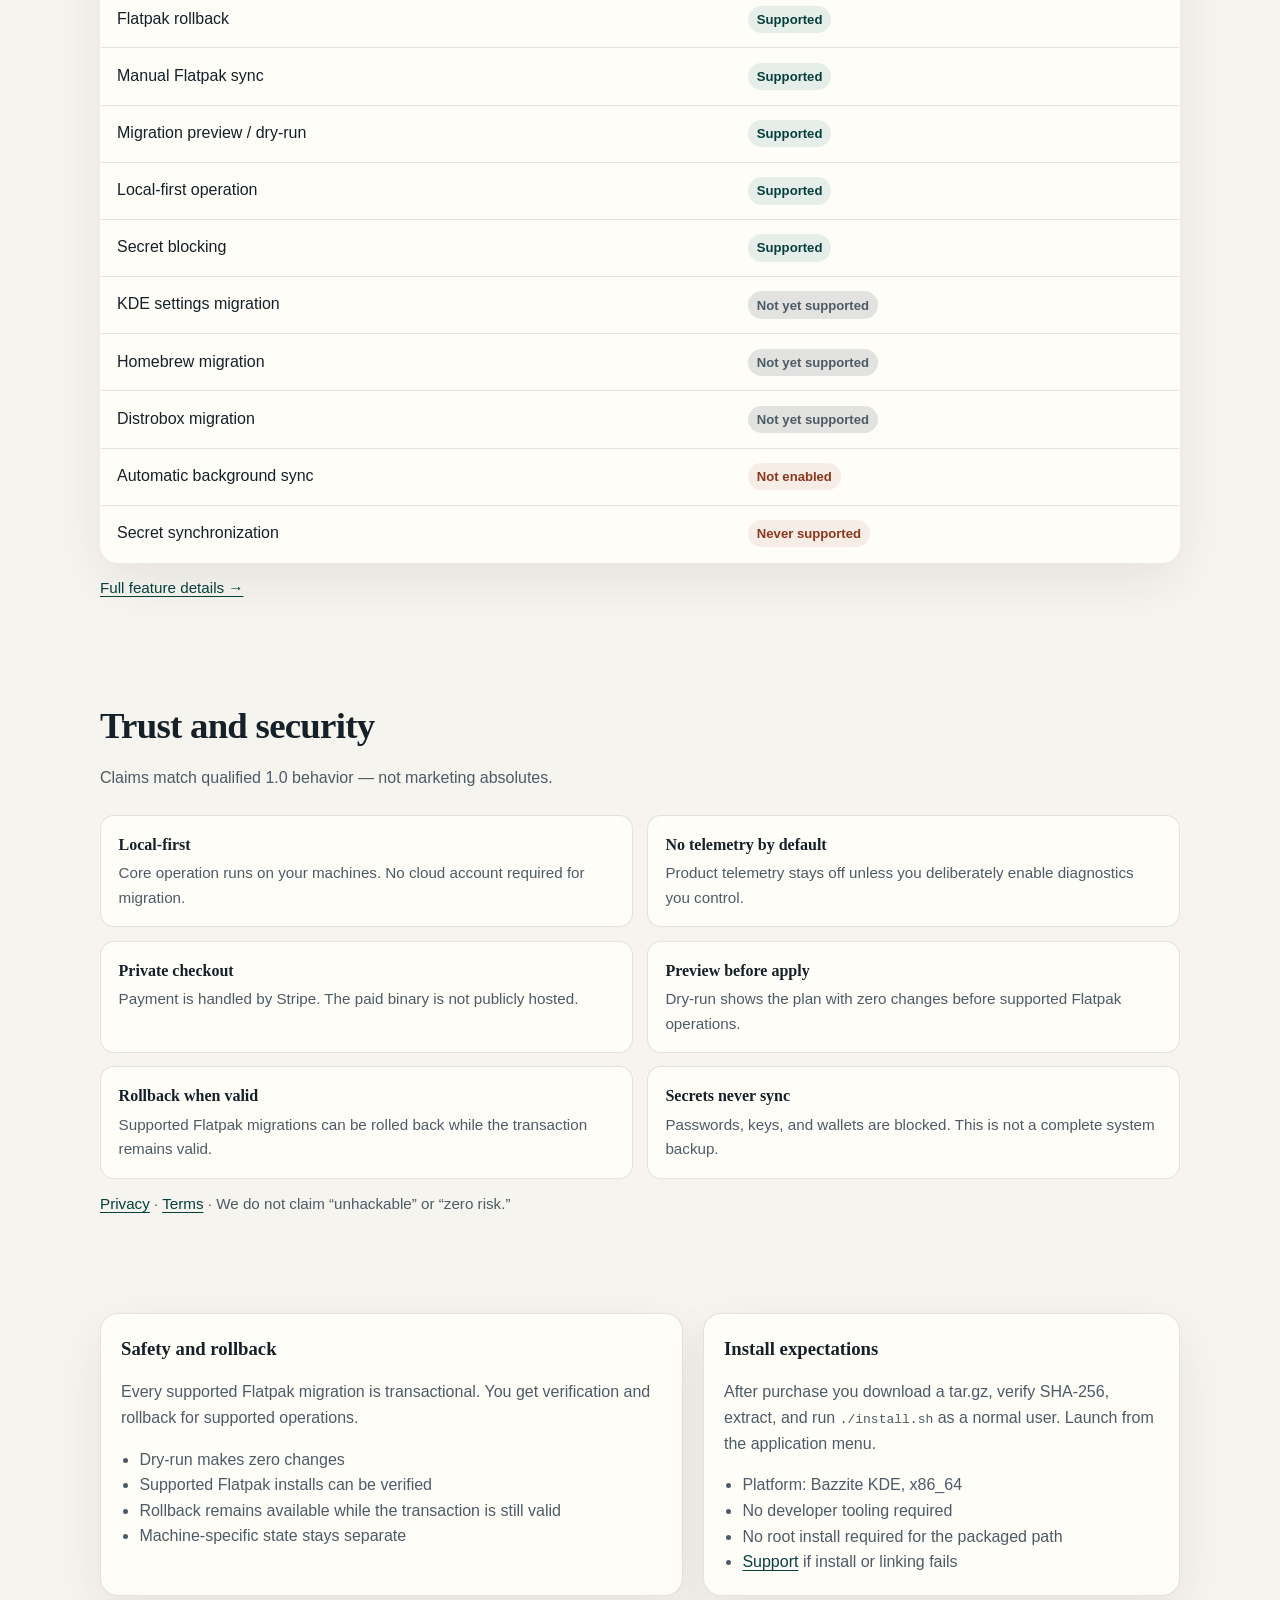
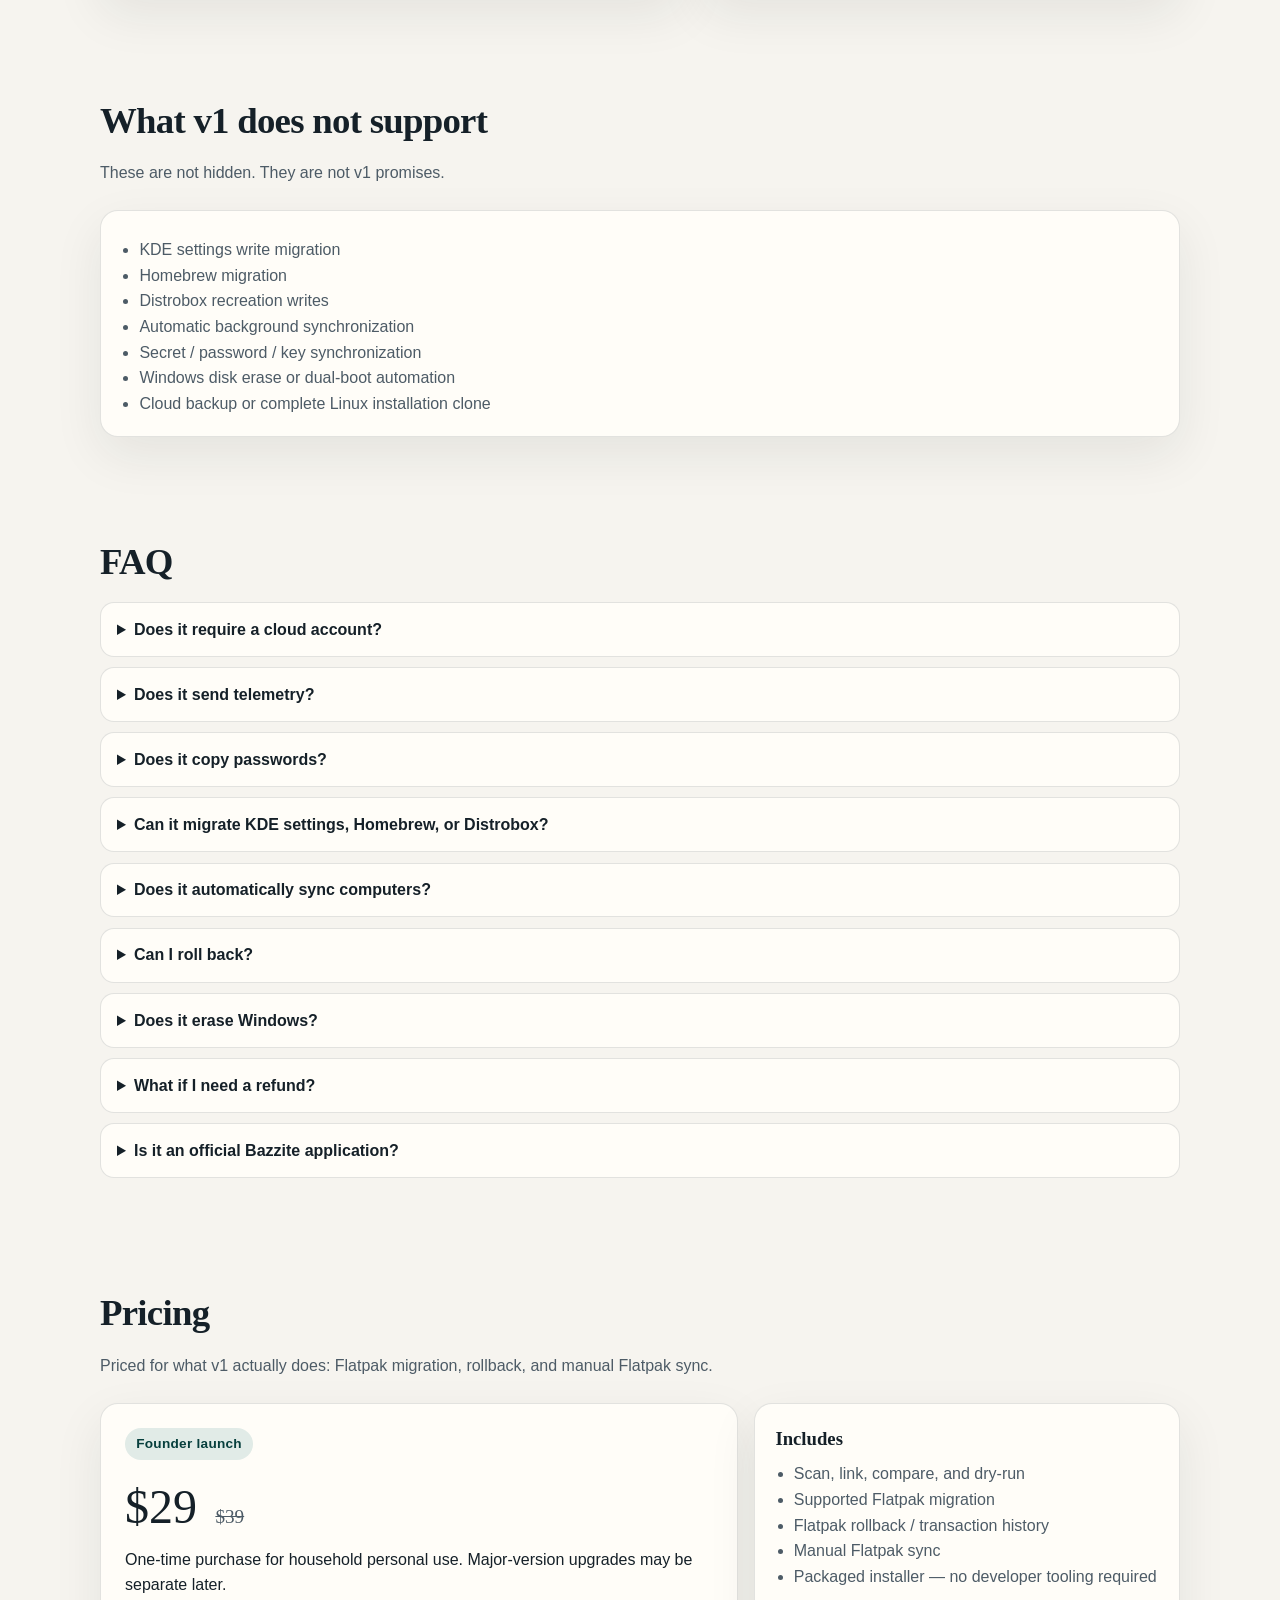
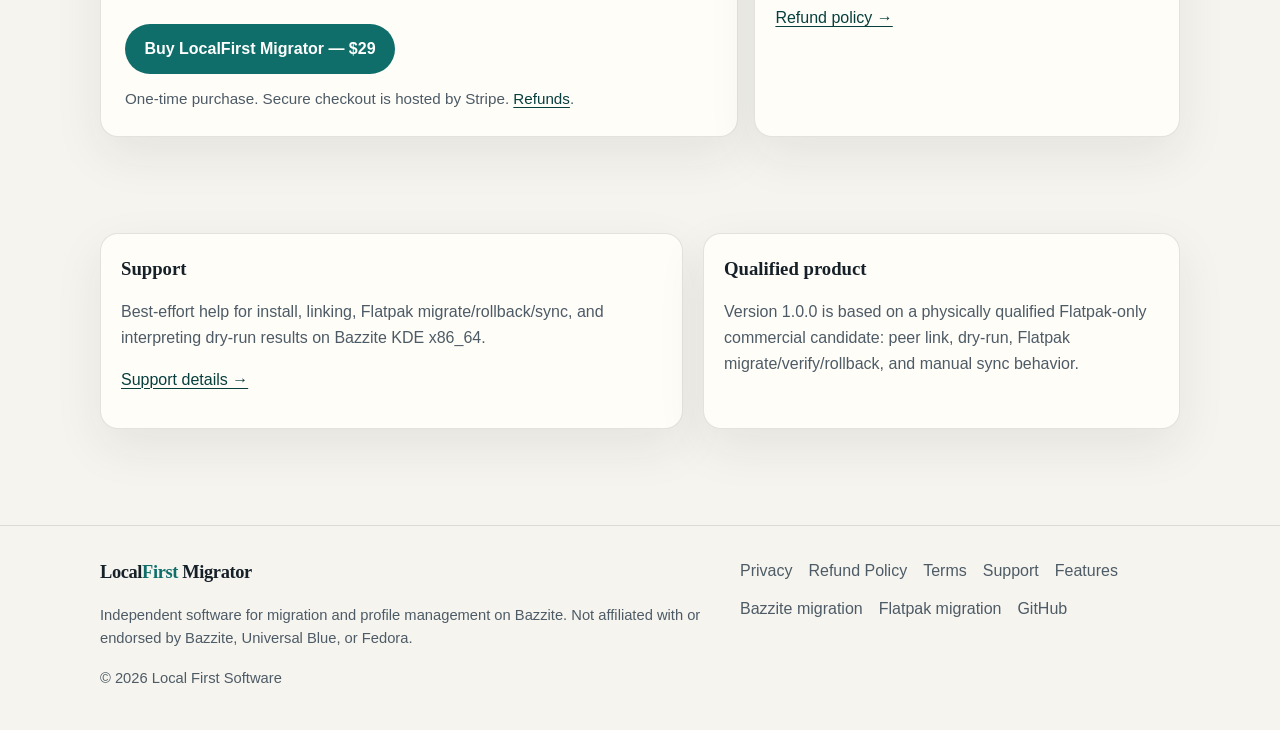
==== commit d2f96d6e: "Improve conversion, SEO, and launch assets for first sales Clarify the Flatpak-only offer, add trust" ====
--- a/index.html
+++ b/index.html
@@ -3,15 +3,46 @@
 <head>
   <meta charset="utf-8">
   <meta name="viewport" content="width=device-width, initial-scale=1">
-  <title>LocalFirst Migrator — Flatpak migration for Bazzite</title>
-  <meta name="description" content="Move supported Flatpak apps between Bazzite computers safely and locally. Preview first, migrate with rollback, never sync secrets. Founder price $29.">
+  <title>LocalFirst Migrator — Move Flatpaks between Bazzite PCs</title>
+  <meta name="description" content="Move your supported Flatpak setup between Bazzite PCs. Preview before changes, rollback supported, no cloud account, no telemetry. $29 one-time founder price.">
   <meta name="theme-color" content="#0f6e6a">
   <link rel="canonical" href="https://matt1085.github.io/localfirst-migrator/">
-  <meta property="og:title" content="LocalFirst Migrator">
-  <meta property="og:description" content="Move supported Flatpak apps between Bazzite computers safely and locally.">
+  <meta property="og:title" content="LocalFirst Migrator — Flatpak migration for Bazzite">
+  <meta property="og:description" content="Move your supported Flatpak setup between Bazzite PCs. Preview first. Rollback supported. No cloud account. $29 once.">
   <meta property="og:type" content="website">
   <meta property="og:url" content="https://matt1085.github.io/localfirst-migrator/">
+  <meta property="og:image" content="https://matt1085.github.io/localfirst-migrator/assets/og-card.jpg">
+  <meta property="og:image:width" content="1200">
+  <meta property="og:image:height" content="630">
+  <meta name="twitter:card" content="summary_large_image">
+  <meta name="twitter:title" content="LocalFirst Migrator — Flatpak migration for Bazzite">
+  <meta name="twitter:description" content="Move your supported Flatpak setup between Bazzite PCs. Preview first. Rollback supported. No cloud account. $29 once.">
+  <meta name="twitter:image" content="https://matt1085.github.io/localfirst-migrator/assets/og-card.jpg">
   <link rel="stylesheet" href="assets/styles.css">
+  <script type="application/ld+json">
+  {
+    "@context": "https://schema.org",
+    "@type": "SoftwareApplication",
+    "name": "LocalFirst Migrator",
+    "applicationCategory": "UtilitiesApplication",
+    "operatingSystem": "Bazzite KDE (x86_64)",
+    "softwareVersion": "1.0.0",
+    "url": "https://matt1085.github.io/localfirst-migrator/",
+    "image": "https://matt1085.github.io/localfirst-migrator/assets/og-card.jpg",
+    "description": "Local-first tool to move supported Flatpak applications between Bazzite computers with preview and rollback.",
+    "offers": {
+      "@type": "Offer",
+      "price": "29.00",
+      "priceCurrency": "USD",
+      "url": "https://buy.stripe.com/28EcN56pR6eVe8f2F58AE00",
+      "availability": "https://schema.org/InStock"
+    },
+    "publisher": {
+      "@type": "Organization",
+      "name": "Local First Software"
+    }
+  }
+  </script>
 </head>
 <body>
   <a class="skip-link" href="#main">Skip to content</a>
@@ -21,10 +52,10 @@
       <button class="nav-toggle" type="button" data-nav-toggle aria-expanded="false" aria-controls="site-nav">Menu</button>
       <ul class="nav-links" id="site-nav" data-nav-links>
         <li><a href="features/">Features</a></li>
-        <li><a href="#how-it-works">How it works</a></li>
+        <li><a href="#why">Why</a></li>
         <li><a href="#pricing">Pricing</a></li>
         <li><a href="support/">Support</a></li>
-        <li><a class="nav-cta" href="https://buy.stripe.com/28EcN56pR6eVe8f2F58AE00">Buy</a></li>
+        <li><a class="nav-cta" href="https://buy.stripe.com/28EcN56pR6eVe8f2F58AE00">Buy $29</a></li>
       </ul>
     </div>
   </header>
@@ -32,22 +63,59 @@
   <main id="main">
     <section class="hero">
       <div class="wrap">
-        <p class="hero-kicker">Version 1.0 · Bazzite KDE · x86_64</p>
+        <p class="hero-kicker">Version 1.0.0 · Bazzite KDE · x86_64</p>
         <h1>LocalFirst Migrator</h1>
-        <p class="hero-lead">Move supported Flatpak apps between Bazzite computers safely and locally — with a preview before anything changes.</p>
-        <p class="hero-price"><strong>$29</strong> founder price · one-time purchase · planned standard <strong>$39</strong></p>
+        <p class="hero-lead">Move your supported Flatpak setup between Bazzite PCs. Preview before making changes. Rollback supported. No cloud account. No telemetry. <strong>$29 once.</strong></p>
+        <ul class="hero-points">
+          <li>Preview before changes</li>
+          <li>Rollback for supported Flatpaks</li>
+          <li>No cloud account</li>
+          <li>No telemetry by default</li>
+          <li>$29 one-time</li>
+        </ul>
+        <p class="hero-price"><strong>$29</strong> founder price · household personal-use license · planned standard <strong>$39</strong></p>
         <div class="cta-row">
-          <a class="button button-primary" href="https://buy.stripe.com/28EcN56pR6eVe8f2F58AE00" id="buy-button">Buy LocalFirst Migrator</a>
+          <a class="button button-primary" href="https://buy.stripe.com/28EcN56pR6eVe8f2F58AE00" id="buy-button">Buy LocalFirst Migrator — $29</a>
           <a class="button button-secondary" href="#how-it-works">See how it works</a>
         </div>
+        <p class="note">Secure checkout by Stripe. Download unlocks after payment. <a href="refunds/">Refund policy</a>.</p>
         <p class="disclaimer">Independent software for migration and profile management on Bazzite. Not affiliated with or endorsed by Bazzite, Universal Blue, or Fedora.</p>
       </div>
     </section>
 
+    <section class="section" id="why">
+      <div class="wrap">
+        <h2 class="section-title">Why this exists</h2>
+        <p class="section-lead">Moving to a new Bazzite PC usually means rebuilding Flatpaks by hand — or copying a home directory and hoping applications match.</p>
+        <div class="split">
+          <div class="panel">
+            <h3>What people do today</h3>
+            <ul class="compare-list">
+              <li>Reinstall every Flatpak from memory or a saved <code>flatpak list</code></li>
+              <li>Shell loops: export refs/remotes, then <code>flatpak install</code> one by one</li>
+              <li>Copy selected <code>~/.var/app</code> folders or entire home trees with rsync</li>
+              <li>Clone a whole disk when they only needed their apps on a fresh install</li>
+            </ul>
+          </div>
+          <div class="panel">
+            <h3>What LocalFirst Migrator does instead</h3>
+            <ul class="compare-list">
+              <li>Inventories supported Flatpaks on both machines</li>
+              <li>Shows a reviewable plan before anything changes</li>
+              <li>Applies supported Flatpak installs through a transactional path</li>
+              <li>Lets you roll back while the transaction remains valid</li>
+            </ul>
+            <p class="note">It does <strong>not</strong> migrate an entire Linux installation, KDE settings, Homebrew, Distrobox, or secrets. Open-source guides and tools remain valid alternatives for broader jobs.</p>
+          </div>
+        </div>
+        <p class="note">Guides: <a href="bazzite-migration/">Bazzite-to-Bazzite migration</a> · <a href="flatpak-migration/">Flatpak migration workflow</a></p>
+      </div>
+    </section>
+
     <section class="section" id="how-it-works">
       <div class="wrap">
         <h2 class="section-title">How it works</h2>
-        <p class="section-lead">A clear path from scan to verified Flatpak migration — without rebuilding your application setup by hand.</p>
+        <p class="section-lead">Scan → link → review → preview → apply → verify. Manual Flatpak sync when you want alignment on purpose.</p>
         <ol class="steps">
           <li>
             <h3>Scan</h3>
@@ -74,6 +142,51 @@
             <p>Confirm the result. Roll back supported Flatpak migrations when still valid.</p>
           </li>
         </ol>
+      </div>
+    </section>
+
+    <section class="section" id="screenshots">
+      <div class="wrap">
+        <h2 class="section-title">See the workflow</h2>
+        <p class="section-lead">Sanitized demo labels (<strong>Desktop</strong> / <strong>Laptop</strong>). Illustrative UI of the qualified 1.0 workflow — not a live capture of a private machine.</p>
+        <div class="shot-grid">
+          <div class="shot-card">
+            <figure>
+              <img src="assets/screenshots/01-scan-inventory.jpg" width="1280" height="720" alt="LocalFirst Migrator inventory showing supported Flatpak apps on Desktop" loading="lazy">
+              <figcaption>Scan and inventory supported Flatpaks</figcaption>
+            </figure>
+          </div>
+          <div class="shot-card">
+            <figure>
+              <img src="assets/screenshots/02-link-computers.jpg" width="1280" height="720" alt="Link computers screen with Desktop and Laptop paired locally" loading="lazy">
+              <figcaption>Link two Bazzite PCs without a cloud account</figcaption>
+            </figure>
+          </div>
+          <div class="shot-card">
+            <figure>
+              <img src="assets/screenshots/03-migration-review.jpg" width="1280" height="720" alt="Migration review listing will install, already present, and not yet supported rows" loading="lazy">
+              <figcaption>Review what moves — and what does not</figcaption>
+            </figure>
+          </div>
+          <div class="shot-card">
+            <figure>
+              <img src="assets/screenshots/04-preview-dry-run.jpg" width="1280" height="720" alt="Dry-run preview banner stating no changes were made" loading="lazy">
+              <figcaption>Preview with zero changes</figcaption>
+            </figure>
+          </div>
+          <div class="shot-card">
+            <figure>
+              <img src="assets/screenshots/05-migration-success.jpg" width="1280" height="720" alt="Successful supported Flatpak migration with rollback available" loading="lazy">
+              <figcaption>Apply, verify, keep history</figcaption>
+            </figure>
+          </div>
+          <div class="shot-card">
+            <figure>
+              <img src="assets/screenshots/07-manual-sync-conflict.jpg" width="1280" height="720" alt="Manual Flatpak sync with conflict choices including keep different" loading="lazy">
+              <figcaption>Manual sync with explicit conflict choices</figcaption>
+            </figure>
+          </div>
+        </div>
       </div>
     </section>
 
@@ -110,10 +223,6 @@
               <td><span class="badge badge-ok">Supported</span></td>
             </tr>
             <tr>
-              <td>Machine-specific separation</td>
-              <td><span class="badge badge-ok">Supported</span></td>
-            </tr>
-            <tr>
               <td>Secret blocking</td>
               <td><span class="badge badge-ok">Supported</span></td>
             </tr>
@@ -140,6 +249,40 @@
           </tbody>
         </table>
         <p class="note"><a href="features/">Full feature details →</a></p>
+      </div>
+    </section>
+
+    <section class="section" id="trust">
+      <div class="wrap">
+        <h2 class="section-title">Trust and security</h2>
+        <p class="section-lead">Claims match qualified 1.0 behavior — not marketing absolutes.</p>
+        <div class="trust-grid">
+          <div class="trust-item">
+            <strong>Local-first</strong>
+            <p>Core operation runs on your machines. No cloud account required for migration.</p>
+          </div>
+          <div class="trust-item">
+            <strong>No telemetry by default</strong>
+            <p>Product telemetry stays off unless you deliberately enable diagnostics you control.</p>
+          </div>
+          <div class="trust-item">
+            <strong>Private checkout</strong>
+            <p>Payment is handled by Stripe. The paid binary is not publicly hosted.</p>
+          </div>
+          <div class="trust-item">
+            <strong>Preview before apply</strong>
+            <p>Dry-run shows the plan with zero changes before supported Flatpak operations.</p>
+          </div>
+          <div class="trust-item">
+            <strong>Rollback when valid</strong>
+            <p>Supported Flatpak migrations can be rolled back while the transaction remains valid.</p>
+          </div>
+          <div class="trust-item">
+            <strong>Secrets never sync</strong>
+            <p>Passwords, keys, and wallets are blocked. This is not a complete system backup.</p>
+          </div>
+        </div>
+        <p class="note"><a href="privacy/">Privacy</a> · <a href="terms/">Terms</a> · We do not claim “unhackable” or “zero risk.”</p>
       </div>
     </section>
 
@@ -156,15 +299,14 @@
           </ul>
         </div>
         <div class="panel">
-          <h3>Privacy by design</h3>
-          <p>LocalFirst Migrator is local-first. No cloud account is required for core use. Telemetry is off by default.</p>
+          <h3>Install expectations</h3>
+          <p>After purchase you download a tar.gz, verify SHA-256, extract, and run <code>./install.sh</code> as a normal user. Launch from the application menu.</p>
           <ul>
-            <li>No cloud account required</li>
-            <li>No telemetry by default</li>
-            <li>Secrets never migrate or sync</li>
-            <li>Peer links stay on your network</li>
+            <li>Platform: Bazzite KDE, x86_64</li>
+            <li>No developer tooling required</li>
+            <li>No root install required for the packaged path</li>
+            <li><a href="support/">Support</a> if install or linking fails</li>
           </ul>
-          <p><a href="privacy/">Read the privacy page →</a></p>
         </div>
       </div>
     </section>
@@ -172,7 +314,7 @@
     <section class="section" id="not-supported">
       <div class="wrap">
         <h2 class="section-title">What v1 does not support</h2>
-        <p class="section-lead">These are not hidden. They are roadmap items — not v1 promises.</p>
+        <p class="section-lead">These are not hidden. They are not v1 promises.</p>
         <div class="panel">
           <ul>
             <li>KDE settings write migration</li>
@@ -181,7 +323,7 @@
             <li>Automatic background synchronization</li>
             <li>Secret / password / key synchronization</li>
             <li>Windows disk erase or dual-boot automation</li>
-            <li>Cloud backup</li>
+            <li>Cloud backup or complete Linux installation clone</li>
           </ul>
         </div>
       </div>
@@ -217,6 +359,10 @@
         <details>
           <summary>Does it erase Windows?</summary>
           <p>No. It does not perform disk wipe or Windows conversion.</p>
+        </details>
+        <details>
+          <summary>What if I need a refund?</summary>
+          <p>See the <a href="refunds/">refund policy</a>. Do not post Stripe payment identifiers in public GitHub issues.</p>
         </details>
         <details>
           <summary>Is it an official Bazzite application?</summary>
@@ -235,9 +381,9 @@
             <p class="amount">$29 <span class="strike">$39</span></p>
             <p>One-time purchase for household personal use. Major-version upgrades may be separate later.</p>
             <div class="cta-row">
-              <a class="button button-primary" href="https://buy.stripe.com/28EcN56pR6eVe8f2F58AE00">Buy LocalFirst Migrator</a>
+              <a class="button button-primary" href="https://buy.stripe.com/28EcN56pR6eVe8f2F58AE00">Buy LocalFirst Migrator — $29</a>
             </div>
-            <p class="note">One-time purchase. Secure checkout is hosted by Stripe.</p>
+            <p class="note">One-time purchase. Secure checkout is hosted by Stripe. <a href="refunds/">Refunds</a>.</p>
           </div>
           <div class="panel">
             <h3>Includes</h3>
@@ -283,6 +429,8 @@
           <li><a href="terms/">Terms</a></li>
           <li><a href="support/">Support</a></li>
           <li><a href="features/">Features</a></li>
+          <li><a href="bazzite-migration/">Bazzite migration</a></li>
+          <li><a href="flatpak-migration/">Flatpak migration</a></li>
           <li><a href="https://github.com/matt1085/localfirst-migrator">GitHub</a></li>
         </ul>
       </div>
--- a/assets/styles.css
+++ b/assets/styles.css
@@ -577,3 +577,115 @@
   color: var(--muted);
   font-size: 0.92rem;
 }
+
+.hero-points {
+  display: flex;
+  flex-wrap: wrap;
+  gap: 0.5rem;
+  margin: 1.25rem 0 0;
+  padding: 0;
+  list-style: none;
+}
+
+.hero-points li {
+  padding: 0.35rem 0.7rem;
+  border-radius: 999px;
+  background: var(--accent-soft);
+  color: var(--accent-ink);
+  font-size: 0.88rem;
+  font-weight: 600;
+}
+
+.shot-grid {
+  display: grid;
+  grid-template-columns: repeat(2, minmax(0, 1fr));
+  gap: 1rem;
+}
+
+@media (max-width: 860px) {
+  .shot-grid {
+    grid-template-columns: 1fr;
+  }
+}
+
+.shot-card figure {
+  margin: 0;
+}
+
+.shot-card img {
+  width: 100%;
+  border-radius: 14px;
+  border: 1px solid var(--line);
+  box-shadow: var(--shadow);
+  background: var(--bg-elevated);
+}
+
+.shot-card figcaption {
+  margin-top: 0.55rem;
+  color: var(--muted);
+  font-size: 0.92rem;
+}
+
+.trust-grid {
+  display: grid;
+  grid-template-columns: repeat(2, minmax(0, 1fr));
+  gap: 0.85rem;
+}
+
+@media (max-width: 860px) {
+  .trust-grid {
+    grid-template-columns: 1fr;
+  }
+}
+
+.trust-item {
+  background: var(--bg-elevated);
+  border: 1px solid var(--line);
+  border-radius: 14px;
+  padding: 1rem 1.1rem;
+}
+
+.trust-item strong {
+  display: block;
+  margin-bottom: 0.25rem;
+  font-family: var(--font-display);
+}
+
+.trust-item p {
+  margin: 0;
+  color: var(--muted);
+  font-size: 0.95rem;
+}
+
+.warning-box {
+  margin: 1rem 0;
+  padding: 1rem 1.1rem;
+  border: 1px solid color-mix(in srgb, #8c361c 35%, var(--line));
+  background: var(--danger-soft);
+  border-radius: 14px;
+}
+
+.warning-box strong {
+  color: var(--ink);
+}
+
+.warning-box ul {
+  margin: 0.5rem 0 0;
+  padding-left: 1.15rem;
+  color: var(--muted);
+}
+
+.compare-list {
+  margin: 0;
+  padding-left: 1.15rem;
+}
+
+.compare-list li {
+  margin: 0.35rem 0;
+  color: var(--muted);
+}
+
+.meta-note {
+  font-size: 0.85rem;
+  color: var(--muted);
+}
